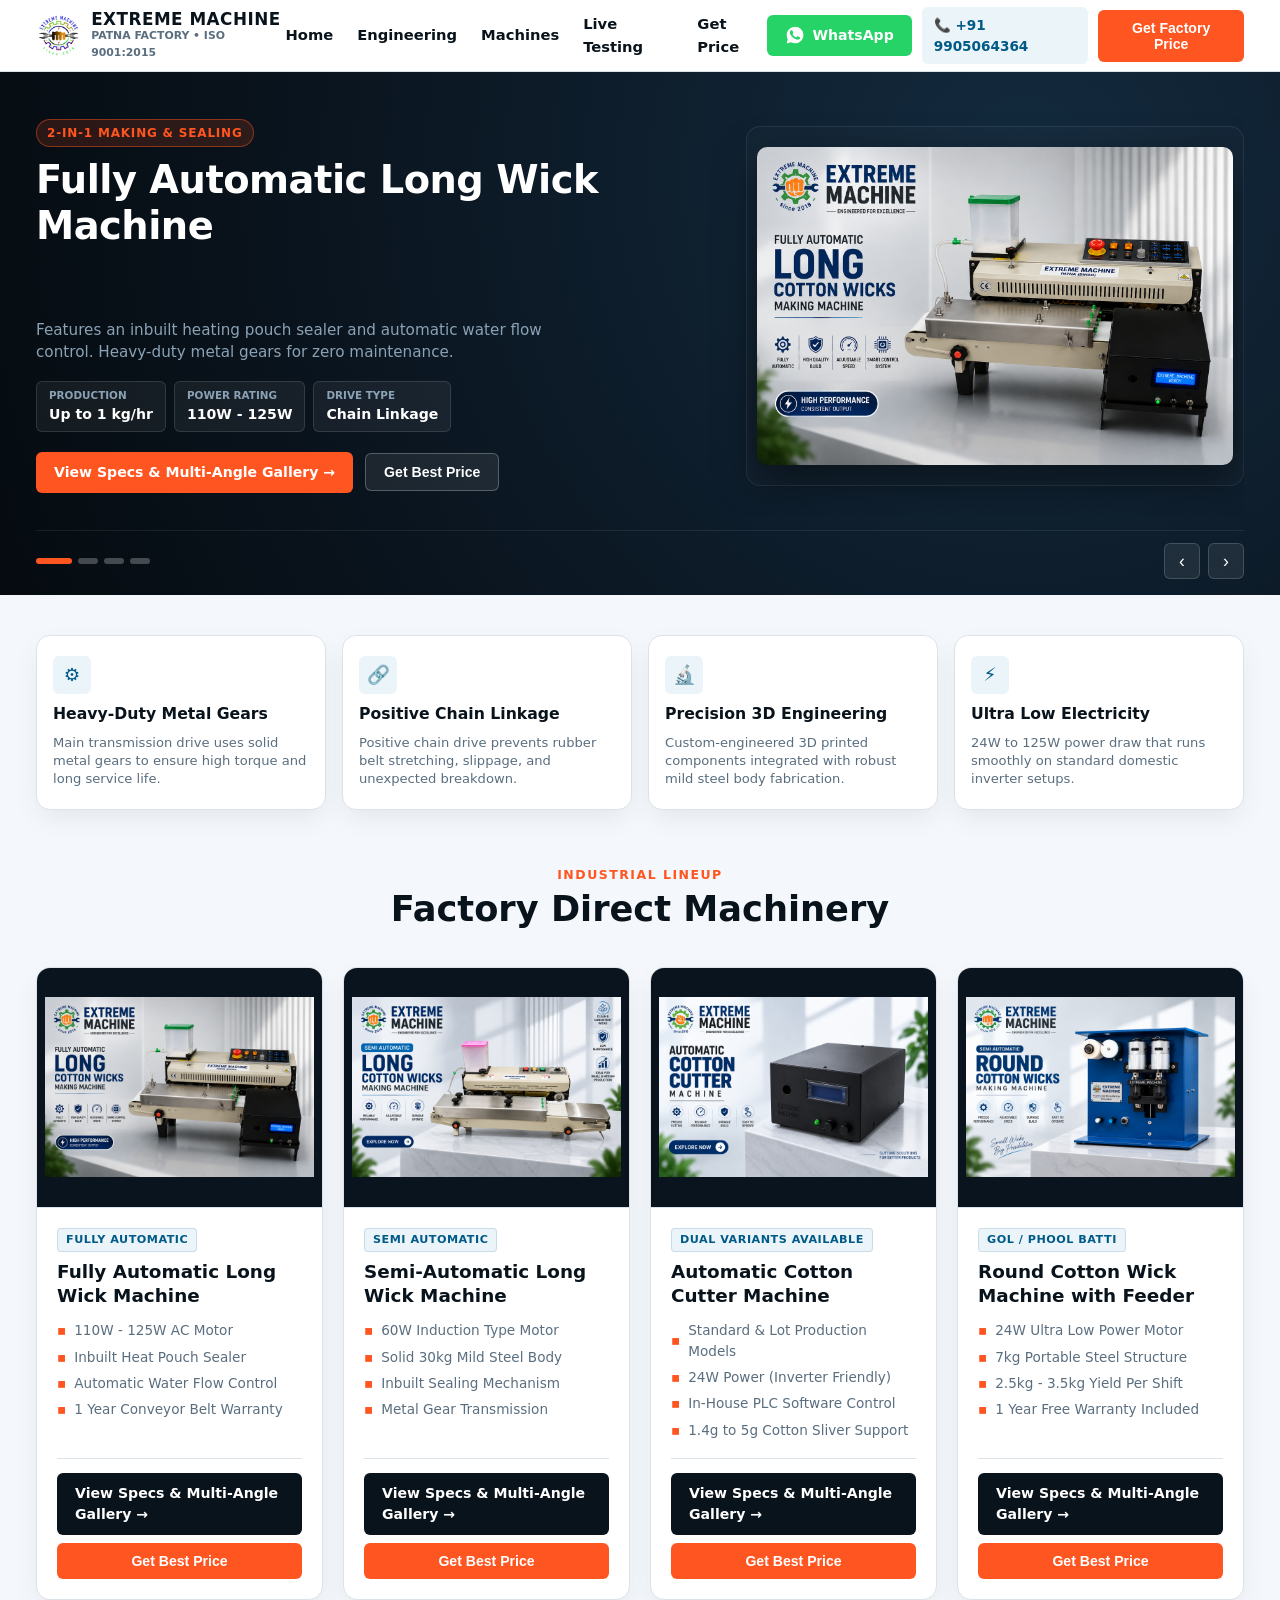
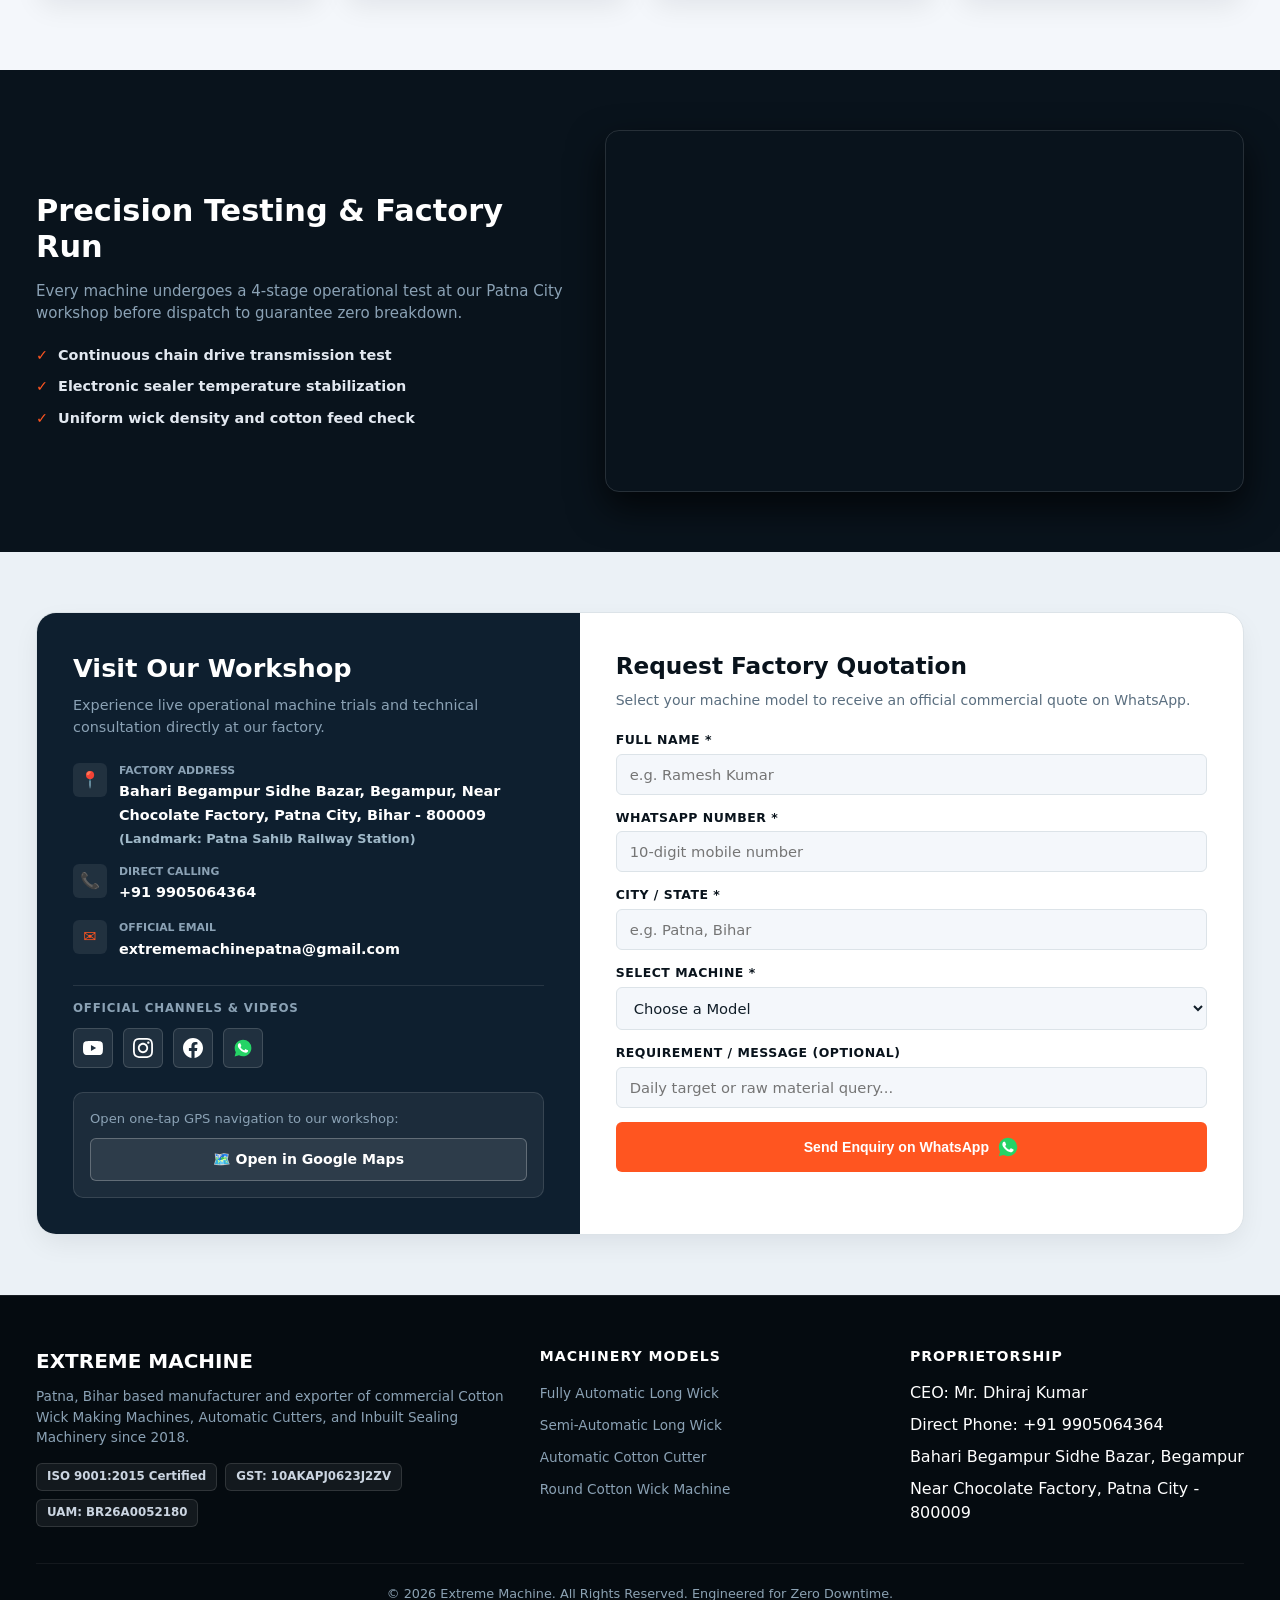
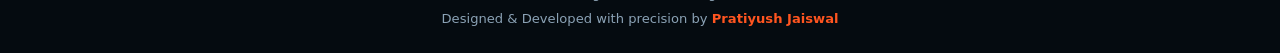
==== index.html @ cc8b418f "first commit" ====
<!DOCTYPE html>
<html lang="en">
<head>
  <meta charset="UTF-8">
  <meta name="viewport" content="width=device-width, initial-scale=1.0, maximum-scale=5.0">
  <title>Extreme Machine | Cotton Wick Making Machine Manufacturer Patna</title>
  <meta name="description" content="Extreme Machine is an ISO 9001:2015 certified manufacturer of Fully Automatic Long Cotton Wick Machines, Cutters, and Round Wick Machines based in Patna, Bihar. Heavy-duty metal drive mechanism.">
  <meta name="keywords" content="cotton wick machine patna, diya batti machine manufacturer, automatic cotton cutter machine, round wick machine with feeder, extreme machine dhiraj kumar">
  <meta name="author" content="Extreme Machine">

  <meta property="og:type" content="website">
  <meta property="og:title" content="Extreme Machine | Commercial Cotton Wick Machinery">
  <meta property="og:description" content="ISO 9001:2015 Certified Manufacturer. Inbuilt pouch sealers, heavy-duty metal gears, and low power ratings. Direct factory supply from Patna City.">
  <meta property="og:image" content="images/fully-automatic.webp">
  <meta property="og:url" content="https://www.extrememachine.in/">

  <link rel="stylesheet" href="style.css">

  <script type="application/ld+json">
  {
    "@context": "https://schema.org",
    "@type": "LocalBusiness",
    "name": "Extreme Machine",
    "image": "https://www.extrememachine.in/images/logo.png",
    "telephone": "+919905064364",
    "email": "extrememachinepatna@gmail.com",
    "address": {
      "@type": "PostalAddress",
      "streetAddress": "Bahari Begampur Sidhe Bazar, Begampur, Near Chocolate Factory, Patna City",
      "addressLocality": "Patna",
      "addressRegion": "Bihar",
      "postalCode": "800009",
      "addressCountry": "IN"
    },
    "founder": {
      "@type": "Person",
      "name": "Mr. Dhiraj Kumar"
    },
    "taxID": "10AKAPJ0623J2ZV",
    "award": "ISO 9001:2015 Certified Company"
  }
  </script>
</head>
<body>

  <!-- Drawer Backdrop (At Level 998, Below Header) -->
  <div class="drawer-backdrop" id="drawerBackdrop"></div>

  <!-- Header -->
  <header class="site-header">
    <div class="container nav-wrapper">
      <a href="index.html" class="brand-logo">
        <img src="images/logo.png" alt="Extreme Machine Logo" class="site-logo-img" onerror="this.style.display='none'">
        <div class="brand-logo-text">
          <strong>EXTREME MACHINE</strong>
          <span>Patna Factory • ISO 9001:2015</span>
        </div>
      </a>

      <!-- Solid Bright White Half-Drawer (Above Backdrop) -->
      <nav class="nav-menu" id="navMenu">
        <div class="mobile-drawer-header">
          <strong>Quick Menu</strong>
          <button class="drawer-close-btn" id="drawerCloseBtn" aria-label="Close Menu">✕</button>
        </div>
        <a href="#hero" class="nav-link">Home</a>
        <a href="#engineering" class="nav-link">Engineering</a>
        <a href="#machines" class="nav-link">Machines</a>
        <a href="#demo" class="nav-link">Live Testing</a>
        <a href="#quoteFormWrapper" class="nav-link">Get Price</a>
      </nav>

      <!-- Desktop Header Actions with Real WhatsApp Logo -->
      <div class="header-actions">
        <a href="https://wa.me/919905064364?text=Hello%20Extreme%20Machine,%20I%20want%20to%20know%20the%20factory%20price%20and%20details%20for%20cotton%20wick%20machines." target="_blank" rel="noopener noreferrer" class="btn btn-whatsapp-header">
          <!-- Real WhatsApp Official Icon (White Bubble with Green Handset) -->
          <svg width="20" height="20" viewBox="0 0 24 24" fill="none">
            <path fill="#FFFFFF" d="M12.032 2C6.496 2 2 6.496 2 12.032c0 1.769.462 3.498 1.339 5.02L2 22.064l5.183-1.359a10.007 10.007 0 004.849 1.257h.004c5.535 0 10.032-4.497 10.032-10.032A10.033 10.033 0 0012.032 2z"/>
            <path fill="#25D366" d="M17.472 14.382c-.301-.15-1.777-.877-2.052-.977-.276-.1-.477-.15-.678.15-.2.3-.778.977-.953 1.177-.176.2-.352.226-.653.076-.301-.15-1.272-.469-2.423-1.496-.896-.799-1.501-1.786-1.677-2.087-.176-.301-.019-.464.132-.614.136-.135.301-.351.452-.527.15-.176.201-.301.301-.502.101-.2.051-.377-.025-.527-.075-.15-.678-1.634-.928-2.236-.244-.585-.492-.505-.678-.515l-.578-.01c-.2 0-.527.075-.803.377-.276.301-1.054 1.03-1.054 2.512 0 1.482 1.079 2.914 1.23 3.115.15.2 2.124 3.243 5.146 4.547.719.31 1.28.495 1.718.635.722.23 1.379.197 1.898.12.578-.086 1.777-.727 2.028-1.43.251-.703.251-1.305.176-1.43-.075-.126-.276-.201-.577-.351z"/>
          </svg>
          WhatsApp
        </a>
        <a href="tel:+919905064364" class="btn btn-call-nav">📞 +91 9905064364</a>
        <button onclick="routeToInquiryForm('')" class="btn btn-primary">Get Factory Price</button>
        <button class="mobile-toggle-btn" id="mobileToggle" aria-label="Open Navigation">
          <span></span>
          <span></span>
          <span></span>
        </button>
      </div>
    </div>
  </header>

  <!-- Hero Auto-Slider Section -->
  <section class="hero-slider-section" id="hero">
    <div class="container">
      <div class="slider-viewport" id="sliderViewport">
        <div class="slider-track" id="sliderTrack">

          <!-- Slide 1 -->
          <div class="slide-item">
            <div class="slide-grid">
              <div class="slide-header-area">
                <span class="slide-tag">2-in-1 Making & Sealing</span>
                <h1 class="slide-heading">Fully Automatic Long Wick Machine</h1>
              </div>

              <div class="slide-img-box">
                <img src="images/fully-automatic.webp" alt="Fully Automatic Long Cotton Wick Making Machine" loading="eager">
              </div>

              <div class="slide-details-area">
                <p class="slide-desc">Features an inbuilt heating pouch sealer and automatic water flow control. Heavy-duty metal gears for zero maintenance.</p>
                <div class="slide-specs-chips">
                  <div class="spec-chip">
                    <span class="spec-chip-label">Production</span>
                    <span class="spec-chip-val">Up to 1 kg/hr</span>
                  </div>
                  <div class="spec-chip">
                    <span class="spec-chip-label">Power Rating</span>
                    <span class="spec-chip-val">110W - 125W</span>
                  </div>
                  <div class="spec-chip">
                    <span class="spec-chip-label">Drive Type</span>
                    <span class="spec-chip-val">Chain Linkage</span>
                  </div>
                </div>
                <div class="slide-cta-row">
                  <a href="fully-automatic-long-wick/index.html" class="btn btn-primary">View Specs & Multi-Angle Gallery →</a>
                  <button onclick="routeToInquiryForm('Fully Automatic Long Cotton Wick Machine')" class="btn btn-outline-light">Get Best Price</button>
                </div>
              </div>
            </div>
          </div>

          <!-- Slide 2 -->
          <div class="slide-item">
            <div class="slide-grid">
              <div class="slide-header-area">
                <span class="slide-tag">Heavy Duty 30kg Steel Frame</span>
                <h2 class="slide-heading">Semi-Automatic Long Wick Machine</h2>
              </div>

              <div class="slide-img-box">
                <img src="images/semi-automatic.webp" alt="Semi-Automatic Long Cotton Wick Making Machine" loading="lazy">
              </div>

              <div class="slide-details-area">
                <p class="slide-desc">60W Induction Motor with solid 30kg mild steel body for vibration-free production. Digital heat controller included.</p>
                <div class="slide-specs-chips">
                  <div class="spec-chip">
                    <span class="spec-chip-label">Motor Type</span>
                    <span class="spec-chip-val">60W Induction</span>
                  </div>
                  <div class="spec-chip">
                    <span class="spec-chip-label">Total Weight</span>
                    <span class="spec-chip-val">30 kg Rigid</span>
                  </div>
                  <div class="spec-chip">
                    <span class="spec-chip-label">Packaging</span>
                    <span class="spec-chip-val">Inbuilt Sealer</span>
                  </div>
                </div>
                <div class="slide-cta-row">
                  <a href="semi-automatic-long-wick/index.html" class="btn btn-primary">View Specs & Multi-Angle Gallery →</a>
                  <button onclick="routeToInquiryForm('Semi-Automatic Long Cotton Wick Machine')" class="btn btn-outline-light">Get Best Price</button>
                </div>
              </div>
            </div>
          </div>

          <!-- Slide 3 -->
          <div class="slide-item">
            <div class="slide-grid">
              <div class="slide-header-area">
                <span class="slide-tag">Standard & Batch Counter Models</span>
                <h2 class="slide-heading">Automatic Cotton Cutter Machine</h2>
              </div>

              <div class="slide-img-box">
                <img src="images/cotton-cutter.webp" alt="Automatic Cotton Cutter Machine" loading="lazy">
              </div>

              <div class="slide-details-area">
                <p class="slide-desc">Custom PLC software system with 3D printed components. High-precision sliver cutting with optional lot production counter.</p>
                <div class="slide-specs-chips">
                  <div class="spec-chip">
                    <span class="spec-chip-label">Energy Draw</span>
                    <span class="spec-chip-val">24W - 25W Low</span>
                  </div>
                  <div class="spec-chip">
                    <span class="spec-chip-label">Capacity</span>
                    <span class="spec-chip-val">Up to 1 kg/hr</span>
                  </div>
                  <div class="spec-chip">
                    <span class="spec-chip-label">Variants</span>
                    <span class="spec-chip-val">Dual Models</span>
                  </div>
                </div>
                <div class="slide-cta-row">
                  <a href="cotton-cutter-machine/index.html" class="btn btn-primary">View Specs & Multi-Angle Gallery →</a>
                  <button onclick="routeToInquiryForm('Automatic Cotton Cutter Machine')" class="btn btn-outline-light">Get Best Price</button>
                </div>
              </div>
            </div>
          </div>

          <!-- Slide 4 -->
          <div class="slide-item">
            <div class="slide-grid">
              <div class="slide-header-area">
                <span class="slide-tag">Gol / Phool Diya Batti</span>
                <h2 class="slide-heading">Round Cotton Wick Machine with Feeder</h2>
              </div>

              <div class="slide-img-box">
                <img src="images/round-wick.webp" alt="Semi Automatic Round Cotton Wick Machine" loading="lazy">
              </div>

              <div class="slide-details-area">
                <p class="slide-desc">7kg portable vertical machine with adjustable speed feeder. Up to 3.5kg output per shift with extended warranty support.</p>
                <div class="slide-specs-chips">
                  <div class="spec-chip">
                    <span class="spec-chip-label">Power Draw</span>
                    <span class="spec-chip-val">Only 24 Watt</span>
                  </div>
                  <div class="spec-chip">
                    <span class="spec-chip-label">Shift Yield</span>
                    <span class="spec-chip-val">2.5 - 3.5 kg</span>
                  </div>
                  <div class="spec-chip">
                    <span class="spec-chip-label">Weight</span>
                    <span class="spec-chip-val">7 kg Portable</span>
                  </div>
                </div>
                <div class="slide-cta-row">
                  <a href="round-cotton-wick/index.html" class="btn btn-primary">View Specs & Multi-Angle Gallery →</a>
                  <button onclick="routeToInquiryForm('Semi-Automatic Round Cotton Wick Machine')" class="btn btn-outline-light">Get Best Price</button>
                </div>
              </div>
            </div>
          </div>

        </div>
      </div>

      <!-- Slider Controls -->
      <div class="slider-bottom-bar">
        <div class="slider-dots-group">
          <div class="slider-dot active" data-index="0"></div>
          <div class="slider-dot" data-index="1"></div>
          <div class="slider-dot" data-index="2"></div>
          <div class="slider-dot" data-index="3"></div>
        </div>
        <div class="slider-arrows">
          <button class="slider-arrow-btn" id="prevSlideBtn" aria-label="Previous Slide">‹</button>
          <button class="slider-arrow-btn" id="nextSlideBtn" aria-label="Next Slide">›</button>
        </div>
      </div>
    </div>
  </section>

  <!-- Engineering Advantages -->
  <section class="section-engineering" id="engineering">
    <div class="container">
      <div class="engineering-card-deck">
        <div class="eng-card">
          <div class="eng-icon-wrap">⚙️</div>
          <h3>Heavy-Duty Metal Gears</h3>
          <p>Main transmission drive uses solid metal gears to ensure high torque and long service life.</p>
        </div>
        <div class="eng-card">
          <div class="eng-icon-wrap">🔗</div>
          <h3>Positive Chain Linkage</h3>
          <p>Positive chain drive prevents rubber belt stretching, slippage, and unexpected breakdown.</p>
        </div>
        <div class="eng-card">
          <div class="eng-icon-wrap">🔬</div>
          <h3>Precision 3D Engineering</h3>
          <p>Custom-engineered 3D printed components integrated with robust mild steel body fabrication.</p>
        </div>
        <div class="eng-card">
          <div class="eng-icon-wrap">⚡</div>
          <h3>Ultra Low Electricity</h3>
          <p>24W to 125W power draw that runs smoothly on standard domestic inverter setups.</p>
        </div>
      </div>
    </div>
  </section>

  <!-- Product Catalog Matrix -->
  <section class="section-products-matrix" id="machines">
    <div class="container">
      <div class="section-title-wrap">
        <span class="section-kicker">Industrial Lineup</span>
        <h2 class="section-main-heading">Factory Direct Machinery</h2>
      </div>

      <div class="matrix-grid">
        
        <!-- Card 1 -->
        <div class="matrix-card">
          <div class="matrix-card-media">
            <img src="images/fully-automatic.webp" alt="Fully Automatic Long Wick Machine" loading="lazy">
          </div>
          <div class="matrix-card-body">
            <span class="matrix-badge-inline">Fully Automatic</span>
            <h3 class="matrix-card-title">Fully Automatic Long Wick Machine</h3>
            <ul class="matrix-specs-list">
              <li><span class="bullet">▪</span> 110W - 125W AC Motor</li>
              <li><span class="bullet">▪</span> Inbuilt Heat Pouch Sealer</li>
              <li><span class="bullet">▪</span> Automatic Water Flow Control</li>
              <li><span class="bullet">▪</span> 1 Year Conveyor Belt Warranty</li>
            </ul>
            <div class="matrix-card-actions">
              <a href="fully-automatic-long-wick/index.html" class="btn btn-card">View Specs & Multi-Angle Gallery →</a>
              <button onclick="routeToInquiryForm('Fully Automatic Long Cotton Wick Machine')" class="btn btn-primary">Get Best Price</button>
            </div>
          </div>
        </div>

        <!-- Card 2 -->
        <div class="matrix-card">
          <div class="matrix-card-media">
            <img src="images/semi-automatic.webp" alt="Semi Automatic Long Wick Machine" loading="lazy">
          </div>
          <div class="matrix-card-body">
            <span class="matrix-badge-inline">Semi Automatic</span>
            <h3 class="matrix-card-title">Semi-Automatic Long Wick Machine</h3>
            <ul class="matrix-specs-list">
              <li><span class="bullet">▪</span> 60W Induction Type Motor</li>
              <li><span class="bullet">▪</span> Solid 30kg Mild Steel Body</li>
              <li><span class="bullet">▪</span> Inbuilt Sealing Mechanism</li>
              <li><span class="bullet">▪</span> Metal Gear Transmission</li>
            </ul>
            <div class="matrix-card-actions">
              <a href="semi-automatic-long-wick/index.html" class="btn btn-card">View Specs & Multi-Angle Gallery →</a>
              <button onclick="routeToInquiryForm('Semi-Automatic Long Cotton Wick Machine')" class="btn btn-primary">Get Best Price</button>
            </div>
          </div>
        </div>

        <!-- Card 3 -->
        <div class="matrix-card">
          <div class="matrix-card-media">
            <img src="images/cotton-cutter.webp" alt="Automatic Cotton Cutter Machine" loading="lazy">
          </div>
          <div class="matrix-card-body">
            <span class="matrix-badge-inline">Dual Variants Available</span>
            <h3 class="matrix-card-title">Automatic Cotton Cutter Machine</h3>
            <ul class="matrix-specs-list">
              <li><span class="bullet">▪</span> Standard & Lot Production Models</li>
              <li><span class="bullet">▪</span> 24W Power (Inverter Friendly)</li>
              <li><span class="bullet">▪</span> In-House PLC Software Control</li>
              <li><span class="bullet">▪</span> 1.4g to 5g Cotton Sliver Support</li>
            </ul>
            <div class="matrix-card-actions">
              <a href="cotton-cutter-machine/index.html" class="btn btn-card">View Specs & Multi-Angle Gallery →</a>
              <button onclick="routeToInquiryForm('Automatic Cotton Cutter Machine')" class="btn btn-primary">Get Best Price</button>
            </div>
          </div>
        </div>

        <!-- Card 4 -->
        <div class="matrix-card">
          <div class="matrix-card-media">
            <img src="images/round-wick.webp" alt="Round Cotton Wick Machine with Feeder" loading="lazy">
          </div>
          <div class="matrix-card-body">
            <span class="matrix-badge-inline">Gol / Phool Batti</span>
            <h3 class="matrix-card-title">Round Cotton Wick Machine with Feeder</h3>
            <ul class="matrix-specs-list">
              <li><span class="bullet">▪</span> 24W Ultra Low Power Motor</li>
              <li><span class="bullet">▪</span> 7kg Portable Steel Structure</li>
              <li><span class="bullet">▪</span> 2.5kg - 3.5kg Yield Per Shift</li>
              <li><span class="bullet">▪</span> 1 Year Free Warranty Included</li>
            </ul>
            <div class="matrix-card-actions">
              <a href="round-cotton-wick/index.html" class="btn btn-card">View Specs & Multi-Angle Gallery →</a>
              <button onclick="routeToInquiryForm('Semi-Automatic Round Cotton Wick Machine')" class="btn btn-primary">Get Best Price</button>
            </div>
          </div>
        </div>

      </div>
    </div>
  </section>

  <!-- Factory Testing Video Demo -->
  <section class="section-live-demo" id="demo">
    <div class="container">
      <div class="live-demo-grid">
        <div class="demo-text-content">
          <h2>Precision Testing & Factory Run</h2>
          <p>Every machine undergoes a 4-stage operational test at our Patna City workshop before dispatch to guarantee zero breakdown.</p>
          <div class="demo-trust-points">
            <div class="trust-item"><span class="icon">✓</span> Continuous chain drive transmission test</div>
            <div class="trust-item"><span class="icon">✓</span> Electronic sealer temperature stabilization</div>
            <div class="trust-item"><span class="icon">✓</span> Uniform wick density and cotton feed check</div>
          </div>
        </div>
        <div class="video-frame-wrap">
          <iframe 
            src="https://www.youtube.com/embed/videoseries?list=PL" 
            title="Extreme Machine Factory Live Demonstration" 
            loading="lazy"
            allow="accelerometer; autoplay; clipboard-write; encrypted-media; gyroscope; picture-in-picture" 
            allowfullscreen>
          </iframe>
        </div>
      </div>
    </div>
  </section>

  <!-- Direct Workshop Details & Instant Inquiry Section -->
  <section class="section-inquiry-engine" id="inquiry">
    <div class="container">
      <div class="inquiry-split-layout">
        
        <!-- Left: Workshop Details & Social Links -->
        <div class="inquiry-left-info">
          <div>
            <div class="info-header">
              <h3>Visit Our Workshop</h3>
              <p>Experience live operational machine trials and technical consultation directly at our factory.</p>
            </div>
            
            <div class="info-contacts-stack">
              <div class="contact-row">
                <div class="icon-bubble">📍</div>
                <div class="contact-row-text">
                  <small>Factory Address</small>
                  <span>Bahari Begampur Sidhe Bazar, Begampur, Near Chocolate Factory, Patna City, Bihar - 800009</span>
                  <span style="display:block; font-size:0.8rem; color:#A0B9C9; margin-top:2px;">(Landmark: Patna Sahib Railway Station)</span>
                </div>
              </div>
              <div class="contact-row">
                <div class="icon-bubble">📞</div>
                <div class="contact-row-text">
                  <small>Direct Calling</small>
                  <a href="tel:+919905064364">+91 9905064364</a>
                </div>
              </div>
              <div class="contact-row">
                <div class="icon-bubble">✉️</div>
                <div class="contact-row-text">
                  <small>Official Email</small>
                  <span>extrememachinepatna@gmail.com</span>
                </div>
              </div>
            </div>

            <!-- Official Social Channels (With Real WhatsApp Logo) -->
            <div class="workshop-social-block">
              <span class="social-title">Official Channels &amp; Videos</span>
              <div class="social-icon-deck">
                <!-- YouTube -->
                <a href="https://www.youtube.com/@extrememachine" target="_blank" rel="noopener noreferrer" class="social-link-btn yt" aria-label="YouTube Channel">
                  <svg viewBox="0 0 24 24" fill="#FFFFFF"><path d="M23.498 6.186a3.016 3.016 0 0 0-2.122-2.136C19.505 3.545 12 3.545 12 3.545s-7.505 0-9.377.505A3.017 3.017 0 0 0 .502 6.186C0 8.07 0 12 0 12s0 3.93.502 5.814a3.016 3.016 0 0 0 2.122 2.136c1.871.505 9.376.505 9.376.505s7.505 0 9.377-.505a3.015 3.015 0 0 0 2.122-2.136C24 15.93 24 12 24 12s0-3.93-.502-5.814zM9.545 15.568V8.432L15.818 12l-6.273 3.568z"/></svg>
                </a>
                <!-- Instagram -->
                <a href="https://www.instagram.com/extrememachinepatna?srtk=MXAzdXJvOXBsdWhhaA==" target="_blank" rel="noopener noreferrer" class="social-link-btn ig" aria-label="Instagram Profile">
                  <svg viewBox="0 0 24 24" fill="#FFFFFF"><path d="M12 2.163c3.204 0 3.584.012 4.85.07 3.252.148 4.771 1.691 4.919 4.919.058 1.265.069 1.645.069 4.849 0 3.205-.012 3.584-.069 4.849-.149 3.225-1.664 4.771-4.919 4.919-1.266.058-1.644.07-4.85.07-3.204 0-3.584-.012-4.849-.07-3.26-.149-4.771-1.699-4.919-4.92-.058-1.265-.07-1.644-.07-4.849 0-3.204.013-3.583.07-4.849.149-3.227 1.664-4.771 4.919-4.919 1.266-.057 1.645-.069 4.849-.069zm0-2.163c-3.259 0-3.667.014-4.947.072-4.358.2-6.78 2.618-6.98 6.98-.059 1.281-.073 1.689-.073 4.948 0 3.259.014 3.668.072 4.948.2 4.358 2.618 6.78 6.98 6.98 1.281.058 1.689.072 4.948.072 3.259 0 3.668-.014 4.948-.072 4.354-.2 6.782-2.618 6.979-6.98.059-1.28.073-1.689.073-4.948 0-3.259-.014-3.667-.072-4.947-.196-4.354-2.617-6.78-6.979-6.98-1.281-.059-1.69-.073-4.949-.073zm0 5.838c-3.403 0-6.162 2.759-6.162 6.162s2.759 6.163 6.162 6.163 6.162-2.759 6.162-6.163c0-3.403-2.759-6.162-6.162-6.162zm0 10.162c-2.209 0-4-1.79-4-4 0-2.209 1.791-4 4-4s4 1.791 4 4c0 2.21-1.791 4-4 4zm6.406-11.845c-.796 0-1.441.645-1.441 1.44s.645 1.44 1.441 1.44c.795 0 1.439-.645 1.439-1.44s-.644-1.44-1.439-1.44z"/></svg>
                </a>
                <!-- Facebook -->
                <a href="https://www.facebook.com/share/19SrFgatYt/" target="_blank" rel="noopener noreferrer" class="social-link-btn fb" aria-label="Facebook Page">
                  <svg viewBox="0 0 24 24" fill="#FFFFFF"><path d="M24 12.073c0-6.627-5.373-12-12-12s-12 5.373-12 12c0 5.99 4.388 10.954 10.125 11.854v-8.385H7.078v-3.47h3.047V9.43c0-3.007 1.792-4.669 4.533-4.669 1.312 0 2.686.235 2.686.235v2.953H15.83c-1.491 0-1.956.925-1.956 1.874v2.25h3.328l-.532 3.47h-2.796v8.385C19.612 23.027 24 18.062 24 12.073z"/></svg>
                </a>
                <!-- Real WhatsApp Icon -->
                <a href="https://wa.me/919905064364" target="_blank" rel="noopener noreferrer" class="social-link-btn wa" aria-label="WhatsApp Support">
                  <svg viewBox="0 0 24 24" width="22" height="22" fill="none">
                    <path fill="#25D366" d="M12.032 2C6.496 2 2 6.496 2 12.032c0 1.769.462 3.498 1.339 5.02L2 22.064l5.183-1.359a10.007 10.007 0 004.849 1.257h.004c5.535 0 10.032-4.497 10.032-10.032A10.033 10.033 0 0012.032 2z"/>
                    <path fill="#FFFFFF" d="M17.472 14.382c-.301-.15-1.777-.877-2.052-.977-.276-.1-.477-.15-.678.15-.2.3-.778.977-.953 1.177-.176.2-.352.226-.653.076-.301-.15-1.272-.469-2.423-1.496-.896-.799-1.501-1.786-1.677-2.087-.176-.301-.019-.464.132-.614.136-.135.301-.351.452-.527.15-.176.201-.301.301-.502.101-.2.051-.377-.025-.527-.075-.15-.678-1.634-.928-2.236-.244-.585-.492-.505-.678-.515l-.578-.01c-.2 0-.527.075-.803.377-.276.301-1.054 1.03-1.054 2.512 0 1.482 1.079 2.914 1.23 3.115.15.2 2.124 3.243 5.146 4.547.719.31 1.28.495 1.718.635.722.23 1.379.197 1.898.12.578-.086 1.777-.727 2.028-1.43.251-.703.251-1.305.176-1.43-.075-.126-.276-.201-.577-.351z"/>
                  </svg>
                </a>
              </div>
            </div>
          </div>

          <div class="map-direct-card">
            <p>Open one-tap GPS navigation to our workshop:</p>
            <a 
              href="https://www.google.com/maps/search/?api=1&query=Extreme+Machine+Bahari+Begampur+Sidhe+Bazar+Patna+City+800009" 
              target="_blank" 
              rel="noopener noreferrer" 
              class="btn btn-outline-light" 
              style="width: 100%;">
              🗺️ Open in Google Maps
            </a>
          </div>
        </div>

        <!-- Right: Quote Form Wrapper with Target ID (Heading Always Visible) -->
        <div class="inquiry-right-form" id="quoteFormWrapper">
          <h3>Request Factory Quotation</h3>
          <p>Select your machine model to receive an official commercial quote on WhatsApp.</p>

          <form id="inquiryForm">
            <div class="field-group">
              <label for="custName">Full Name *</label>
              <input type="text" id="custName" class="field-input" placeholder="e.g. Ramesh Kumar" required>
            </div>

            <div class="field-group">
              <label for="custPhone">WhatsApp Number *</label>
              <input type="tel" id="custPhone" class="field-input" placeholder="10-digit mobile number" pattern="[0-9]{10}" required>
            </div>

            <div class="field-group">
              <label for="custCity">City / State *</label>
              <input type="text" id="custCity" class="field-input" placeholder="e.g. Patna, Bihar" required>
            </div>

            <div class="field-group">
              <label for="machineSelect">Select Machine *</label>
              <select id="machineSelect" class="field-input" required>
                <option value="" disabled selected>Choose a Model</option>
                <option value="Fully Automatic Long Cotton Wick Machine">Fully Automatic Long Cotton Wick Machine</option>
                <option value="Semi-Automatic Long Cotton Wick Machine">Semi-Automatic Long Cotton Wick Machine</option>
                <option value="Automatic Cotton Cutter Machine">Automatic Cotton Cutter Machine</option>
                <option value="Semi-Automatic Round Cotton Wick Machine">Semi-Automatic Round Cotton Wick Machine</option>
              </select>
            </div>

            <div class="field-group">
              <label for="custNotes">Requirement / Message (Optional)</label>
              <input type="text" id="custNotes" class="field-input" placeholder="Daily target or raw material query...">
            </div>

            <!-- Submit Button with Real WhatsApp Two-Tone Logo -->
            <button type="submit" class="btn btn-primary" style="width: 100%; padding: 14px;">
              <span>Send Enquiry on WhatsApp</span>
              <svg width="22" height="22" viewBox="0 0 24 24" fill="none">
                <path fill="#25D366" d="M12.032 2C6.496 2 2 6.496 2 12.032c0 1.769.462 3.498 1.339 5.02L2 22.064l5.183-1.359a10.007 10.007 0 004.849 1.257h.004c5.535 0 10.032-4.497 10.032-10.032A10.033 10.033 0 0012.032 2z"/>
                <path fill="#FFFFFF" d="M17.472 14.382c-.301-.15-1.777-.877-2.052-.977-.276-.1-.477-.15-.678.15-.2.3-.778.977-.953 1.177-.176.2-.352.226-.653.076-.301-.15-1.272-.469-2.423-1.496-.896-.799-1.501-1.786-1.677-2.087-.176-.301-.019-.464.132-.614.136-.135.301-.351.452-.527.15-.176.201-.301.301-.502.101-.2.051-.377-.025-.527-.075-.15-.678-1.634-.928-2.236-.244-.585-.492-.505-.678-.515l-.578-.01c-.2 0-.527.075-.803.377-.276.301-1.054 1.03-1.054 2.512 0 1.482 1.079 2.914 1.23 3.115.15.2 2.124 3.243 5.146 4.547.719.31 1.28.495 1.718.635.722.23 1.379.197 1.898.12.578-.086 1.777-.727 2.028-1.43.251-.703.251-1.305.176-1.43-.075-.126-.276-.201-.577-.351z"/>
              </svg>
            </button>
          </form>
        </div>

      </div>
    </div>
  </section>

  <!-- Footer -->
  <footer class="site-footer">
    <div class="container">
      <div class="footer-grid-layout">
        
        <div class="footer-brand">
          <h4>EXTREME MACHINE</h4>
          <p>Patna, Bihar based manufacturer and exporter of commercial Cotton Wick Making Machines, Automatic Cutters, and Inbuilt Sealing Machinery since 2018.</p>
          <div class="trust-badges-row">
            <span class="trust-badge-item">ISO 9001:2015 Certified</span>
            <span class="trust-badge-item">GST: 10AKAPJ0623J2ZV</span>
            <span class="trust-badge-item">UAM: BR26A0052180</span>
          </div>
        </div>

        <div>
          <h5 class="footer-col-title">Machinery Models</h5>
          <ul class="footer-nav-list">
            <li><a href="fully-automatic-long-wick/index.html">Fully Automatic Long Wick</a></li>
            <li><a href="semi-automatic-long-wick/index.html">Semi-Automatic Long Wick</a></li>
            <li><a href="cotton-cutter-machine/index.html">Automatic Cotton Cutter</a></li>
            <li><a href="round-cotton-wick/index.html">Round Cotton Wick Machine</a></li>
          </ul>
        </div>

        <div>
          <h5 class="footer-col-title">Proprietorship</h5>
          <ul class="footer-nav-list">
            <li>CEO: Mr. Dhiraj Kumar</li>
            <li>Direct Phone: +91 9905064364</li>
            <li>Bahari Begampur Sidhe Bazar, Begampur</li>
            <li>Near Chocolate Factory, Patna City - 800009</li>
          </ul>
        </div>

      </div>

      <div class="footer-base-bar">
        <p>&copy; 2026 Extreme Machine. All Rights Reserved. Engineered for Zero Downtime.</p>
        <p class="developer-attribution">
          Designed &amp; Developed with precision by 
          <a href="https://wa.me/918986457138?text=Hi%20Pratiyush,%20I%20saw%20your%20developer%20credit%20on%20the%20Extreme%20Machine%20website.%20I%20am%20interested%20in%20creating%20a%20business%20website.%20Please%20share%20your%20details%20and%20pricing." target="_blank" rel="noopener noreferrer">
            Pratiyush Jaiswal
          </a>
        </p>
      </div>
    </div>
  </footer>

  <!-- Thumb-Reach Mobile Action Dock (With Real WhatsApp Vector) -->
  <aside class="mobile-action-dock" aria-label="Quick Actions">
    <div class="dock-actions-row">
      <a href="tel:+919905064364" class="btn btn-card">
        <svg width="16" height="16" viewBox="0 0 24 24" fill="#FFFFFF"><path d="M20 15.5c-1.2 0-2.4-.2-3.6-.6-.3-.1-.7 0-1 .2l-2.2 2.2c-2.8-1.4-5.1-3.8-6.6-6.6l2.2-2.2c.3-.3.4-.7.2-1-.4-1.1-.6-2.3-.6-3.5 0-.6-.4-1-1-1H4c-.6 0-1 .4-1 1 0 9.4 7.6 17 17 17 .6 0 1-.4 1-1v-3.5c0-.6-.4-1-1-1zM19 12h2c0-4.97-4.03-9-9-9v2c3.87 0 7 3.13 7 7zm-4 0h2c0-2.76-2.24-5-5-5v2c1.66 0 3 1.34 3 3z"/></svg>
        Call Factory
      </a>
      <a href="https://wa.me/919905064364?text=Hello%20Extreme%20Machine,%20I%20want%20to%20know%20the%20factory%20price%20and%20details%20for%20cotton%20wick%20machines." target="_blank" rel="noopener noreferrer" class="btn btn-whatsapp-dock">
        <!-- Real WhatsApp Vector (White Bubble with Green Phone inside Green Button) -->
        <svg width="18" height="18" viewBox="0 0 24 24" fill="none">
          <path fill="#FFFFFF" d="M12.032 2C6.496 2 2 6.496 2 12.032c0 1.769.462 3.498 1.339 5.02L2 22.064l5.183-1.359a10.007 10.007 0 004.849 1.257h.004c5.535 0 10.032-4.497 10.032-10.032A10.033 10.033 0 0012.032 2z"/>
          <path fill="#25D366" d="M17.472 14.382c-.301-.15-1.777-.877-2.052-.977-.276-.1-.477-.15-.678.15-.2.3-.778.977-.953 1.177-.176.2-.352.226-.653.076-.301-.15-1.272-.469-2.423-1.496-.896-.799-1.501-1.786-1.677-2.087-.176-.301-.019-.464.132-.614.136-.135.301-.351.452-.527.15-.176.201-.301.301-.502.101-.2.051-.377-.025-.527-.075-.15-.678-1.634-.928-2.236-.244-.585-.492-.505-.678-.515l-.578-.01c-.2 0-.527.075-.803.377-.276.301-1.054 1.03-1.054 2.512 0 1.482 1.079 2.914 1.23 3.115.15.2 2.124 3.243 5.146 4.547.719.31 1.28.495 1.718.635.722.23 1.379.197 1.898.12.578-.086 1.777-.727 2.028-1.43.251-.703.251-1.305.176-1.43-.075-.126-.276-.201-.577-.351z"/>
        </svg>
        WhatsApp
      </a>
    </div>
  </aside>

  <script src="script.js"></script>
</body>
</html>
---- style.css ----
/* ==========================================================================
   EXTREME MACHINE - PRODUCTION INDUSTRIAL DESIGN SYSTEM
   ========================================================================== */

:root {
  /* 60% Base Surface */
  --bg-body: #F4F7FB;
  --bg-card: #FFFFFF;
  --bg-dark-hero: #09131C;
  --bg-dark-surface: #0E1F2F;
  --bg-dark-card: #14283C;

  /* 30% Structural Steel */
  --primary-navy: #09131C;
  --primary-blue: #005A87;
  --primary-blue-light: #EBF4F9;
  --text-main: #111E28;
  --text-muted: #5A6E7F;
  --text-light: #F4F7FB;
  --text-subtle-dark: #8BA2B5;
  --border-light: #DCE3E8;
  --border-dark: rgba(255, 255, 255, 0.12);

  /* 10% Accents */
  --accent-orange: #FF5520;
  --accent-orange-hover: #E04413;
  --accent-orange-glow: rgba(255, 85, 32, 0.25);
  --accent-green: #25D366;
  --accent-green-hover: #1EBE5D;

  /* Brand Colors for Socials */
  --color-youtube: #FF0000;
  --color-facebook: #1877F2;
  --color-instagram: #E4405F;

  --header-height: 72px;
  --radius-xs: 6px;
  --radius-sm: 10px;
  --radius-md: 14px;
  --radius-lg: 20px;
  --radius-full: 9999px;

  --shadow-card: 0 10px 28px -4px rgba(9, 19, 28, 0.08);
  --shadow-elevated: 0 16px 36px -6px rgba(9, 19, 28, 0.16);

  --font-stack: system-ui, -apple-system, "Segoe UI", Roboto, Helvetica, Arial, sans-serif;
  --transition-smooth: cubic-bezier(0.16, 1, 0.3, 1);
}

*, *::before, *::after {
  box-sizing: border-box;
  margin: 0;
  padding: 0;
  -webkit-tap-highlight-color: transparent;
}

html {
  scroll-behavior: smooth;
  font-size: 16px;
  overflow-x: hidden;
}

body {
  font-family: var(--font-stack);
  background-color: var(--bg-body);
  color: var(--text-main);
  line-height: 1.5;
  overflow-x: hidden;
  padding-top: var(--header-height);
}

/* Precise Scroll Margins (Prevents Header Overlap) */
section, 
#quoteFormWrapper, 
#inquiry {
  scroll-margin-top: calc(var(--header-height) + 18px);
}

img {
  max-width: 100%;
  height: auto;
  display: block;
}

a {
  text-decoration: none;
  color: inherit;
}

.container {
  width: 100%;
  max-width: 1240px;
  margin: 0 auto;
  padding: 0 16px;
}

/* ==========================================================================
   HEADER & NAVIGATION
   ========================================================================== */

.site-header {
  position: fixed;
  top: 0;
  left: 0;
  right: 0;
  height: var(--header-height);
  background: #FFFFFF;
  border-bottom: 1px solid var(--border-light);
  z-index: 1000; /* Stacking Context: Above Backdrop */
  display: flex;
  align-items: center;
}

.nav-wrapper {
  display: flex;
  justify-content: space-between;
  align-items: center;
}

.brand-logo {
  display: flex;
  align-items: center;
  gap: 10px;
}

.site-logo-img {
  height: 44px;
  width: auto;
  object-fit: contain;
}

.brand-logo-text {
  display: flex;
  flex-direction: column;
}

.brand-logo-text strong {
  font-size: 1.05rem;
  font-weight: 900;
  color: var(--primary-navy);
  letter-spacing: 0.5px;
  line-height: 1.1;
}

.brand-logo-text span {
  font-size: 0.68rem;
  font-weight: 700;
  color: var(--text-muted);
  text-transform: uppercase;
}

.nav-menu {
  display: flex;
  align-items: center;
  gap: 24px;
}

.nav-link {
  font-size: 0.92rem;
  font-weight: 600;
  color: var(--primary-navy);
  transition: color 0.2s ease;
}

.nav-link:hover {
  color: var(--accent-orange);
}

.header-actions {
  display: flex;
  align-items: center;
  gap: 10px;
}

.btn {
  display: inline-flex;
  align-items: center;
  justify-content: center;
  gap: 8px;
  padding: 10px 18px;
  font-size: 0.88rem;
  font-weight: 700;
  border-radius: var(--radius-xs);
  border: none;
  cursor: pointer;
  transition: transform 0.2s var(--transition-smooth), background-color 0.2s ease, box-shadow 0.2s ease;
}

.btn:active {
  transform: scale(0.97);
}

.btn svg {
  display: inline-block;
  vertical-align: middle;
  flex-shrink: 0;
}

.btn-primary {
  background: var(--accent-orange);
  color: #FFFFFF;
}

.btn-primary:hover {
  background: var(--accent-orange-hover);
  box-shadow: 0 6px 18px var(--accent-orange-glow);
}

.btn-whatsapp-header {
  background: var(--accent-green);
  color: #FFFFFF;
}

.btn-whatsapp-header:hover {
  background: var(--accent-green-hover);
}

.btn-call-nav {
  background: var(--primary-blue-light);
  color: var(--primary-blue);
  font-size: 0.85rem;
  padding: 8px 12px;
}

.btn-outline-light {
  background: rgba(255, 255, 255, 0.08);
  border: 1px solid rgba(255, 255, 255, 0.25);
  color: #FFFFFF;
}

.btn-outline-light:hover {
  background: rgba(255, 255, 255, 0.16);
}

.btn-card {
  background: var(--primary-navy);
  color: #FFFFFF;
  width: 100%;
}

.btn-card:hover {
  background: var(--primary-blue);
}

.mobile-toggle-btn {
  display: none;
  width: 40px;
  height: 40px;
  background: var(--bg-body);
  border: 1px solid var(--border-light);
  border-radius: var(--radius-xs);
  align-items: center;
  justify-content: center;
  cursor: pointer;
  flex-direction: column;
  gap: 4px;
}

.mobile-toggle-btn span {
  width: 20px;
  height: 2px;
  background: var(--primary-navy);
  border-radius: 2px;
}

/* ==========================================================================
   MOBILE BACKDROP & DRAWER (NO DULL OVERLAY GLITCH)
   ========================================================================== */

/* Backdrop dims the page content at level 998, leaving header (1000) bright */
.drawer-backdrop {
  position: fixed;
  top: 0;
  left: 0;
  width: 100%;
  height: 100%;
  background: rgba(10, 20, 30, 0.65);
  z-index: 998; /* Strictly below .site-header & .nav-menu */
  opacity: 0;
  visibility: hidden;
  transition: opacity 0.3s ease, visibility 0.3s ease;
}

.drawer-backdrop.active {
  opacity: 1;
  visibility: visible;
}

.mobile-drawer-header {
  display: none;
  width: 100%;
  justify-content: space-between;
  align-items: center;
  padding-bottom: 14px;
  margin-bottom: 12px;
  border-bottom: 1.5px solid var(--border-light);
}

.mobile-drawer-header strong {
  font-size: 1.15rem;
  color: var(--primary-navy);
}

.drawer-close-btn {
  background: var(--bg-body);
  border: 1px solid var(--border-light);
  border-radius: var(--radius-xs);
  font-size: 1.25rem;
  color: var(--primary-navy);
  cursor: pointer;
  width: 36px;
  height: 36px;
  display: flex;
  align-items: center;
  justify-content: center;
  line-height: 1;
}

/* ==========================================================================
   HERO AUTO-SLIDER
   ========================================================================== */

.hero-slider-section {
  background: radial-gradient(circle at 80% 20%, #132A3E 0%, #0A141E 65%, #050B10 100%);
  color: #FFFFFF;
  padding: 24px 0 16px;
  position: relative;
  overflow: hidden;
}

.slider-viewport {
  width: 100%;
  overflow: hidden;
  position: relative;
}

.slider-track {
  display: flex;
  width: 100%;
  transition: transform 0.55s var(--transition-smooth);
  will-change: transform;
}

.slide-item {
  flex: 0 0 100%;
  max-width: 100%;
  width: 100%;
  box-sizing: border-box;
}

.slide-grid {
  display: grid;
  grid-template-columns: 1.15fr 0.85fr;
  grid-template-areas: 
    "header media"
    "details media";
  align-items: center;
  gap: 16px 36px;
  min-height: 420px;
}

.slide-header-area {
  grid-area: header;
}

.slide-img-box {
  grid-area: media;
  position: relative;
  display: flex;
  justify-content: center;
  align-items: center;
  height: 360px;
  background: rgba(255, 255, 255, 0.02);
  border-radius: var(--radius-md);
  border: 1px solid rgba(255, 255, 255, 0.08);
  padding: 10px;
}

.slide-img-box img {
  max-height: 100%;
  max-width: 100%;
  object-fit: contain;
  border-radius: var(--radius-sm);
  filter: drop-shadow(0 14px 20px rgba(0, 0, 0, 0.5));
}

.slide-details-area {
  grid-area: details;
}

.slide-tag {
  display: inline-flex;
  align-items: center;
  background: rgba(255, 85, 32, 0.15);
  border: 1px solid rgba(255, 85, 32, 0.45);
  color: var(--accent-orange);
  font-size: 0.75rem;
  font-weight: 800;
  text-transform: uppercase;
  letter-spacing: 0.8px;
  padding: 4px 10px;
  border-radius: var(--radius-full);
  margin-bottom: 10px;
}

.slide-heading {
  font-size: clamp(1.6rem, 3vw, 2.5rem);
  font-weight: 900;
  line-height: 1.2;
  letter-spacing: -0.5px;
  margin-bottom: 8px;
  color: #FFFFFF;
}

.slide-desc {
  font-size: 0.95rem;
  color: var(--text-subtle-dark);
  line-height: 1.45;
  margin-bottom: 18px;
  max-width: 520px;
}

.slide-specs-chips {
  display: flex;
  flex-wrap: wrap;
  gap: 8px;
  margin-bottom: 20px;
}

.spec-chip {
  background: rgba(255, 255, 255, 0.06);
  border: 1px solid var(--border-dark);
  padding: 6px 12px;
  border-radius: var(--radius-xs);
  display: flex;
  flex-direction: column;
}

.spec-chip-label {
  font-size: 0.65rem;
  font-weight: 700;
  text-transform: uppercase;
  color: var(--text-subtle-dark);
}

.spec-chip-val {
  font-size: 0.88rem;
  font-weight: 800;
  color: #FFFFFF;
}

.slide-cta-row {
  display: flex;
  align-items: center;
  gap: 12px;
}

.slider-bottom-bar {
  display: flex;
  align-items: center;
  justify-content: space-between;
  margin-top: 14px;
  padding-top: 12px;
  border-top: 1px solid rgba(255, 255, 255, 0.08);
}

.slider-dots-group {
  display: flex;
  align-items: center;
  gap: 6px;
}

.slider-dot {
  height: 6px;
  width: 20px;
  border-radius: var(--radius-full);
  background: rgba(255, 255, 255, 0.25);
  cursor: pointer;
  transition: all 0.3s ease;
}

.slider-dot.active {
  width: 36px;
  background: var(--accent-orange);
}

.slider-arrows {
  display: flex;
  gap: 8px;
}

.slider-arrow-btn {
  width: 36px;
  height: 36px;
  border-radius: var(--radius-xs);
  background: rgba(255, 255, 255, 0.08);
  border: 1px solid rgba(255, 255, 255, 0.16);
  color: #FFFFFF;
  display: flex;
  align-items: center;
  justify-content: center;
  cursor: pointer;
  font-size: 1.1rem;
}

/* ==========================================================================
   ENGINEERING USPs
   ========================================================================== */

.section-engineering {
  padding: 40px 0 16px;
}

.engineering-card-deck {
  display: grid;
  grid-template-columns: repeat(4, 1fr);
  gap: 16px;
}

.eng-card {
  background: var(--bg-card);
  padding: 20px 16px;
  border-radius: var(--radius-md);
  border: 1.5px solid var(--border-light);
  box-shadow: var(--shadow-card);
  display: flex;
  flex-direction: column;
  gap: 8px;
  transition: transform 0.25s var(--transition-smooth), border-color 0.25s ease;
}

.eng-card:hover {
  transform: translateY(-4px);
  border-color: var(--primary-blue);
}

.eng-icon-wrap {
  width: 38px;
  height: 38px;
  border-radius: var(--radius-xs);
  background: var(--primary-blue-light);
  color: var(--primary-blue);
  display: flex;
  align-items: center;
  justify-content: center;
  font-size: 1.15rem;
}

.eng-card h3 {
  font-size: 0.98rem;
  font-weight: 800;
  color: var(--primary-navy);
}

.eng-card p {
  font-size: 0.82rem;
  color: var(--text-muted);
  line-height: 1.4;
}

/* ==========================================================================
   PRODUCT CATALOG MATRIX
   ========================================================================== */

.section-products-matrix {
  padding: 40px 0 70px;
}

.section-title-wrap {
  text-align: center;
  max-width: 680px;
  margin: 0 auto 36px;
}

.section-kicker {
  color: var(--accent-orange);
  font-size: 0.78rem;
  font-weight: 800;
  text-transform: uppercase;
  letter-spacing: 1.5px;
  display: block;
  margin-bottom: 4px;
}

.section-main-heading {
  font-size: clamp(1.6rem, 2.8vw, 2.2rem);
  font-weight: 900;
  color: var(--primary-navy);
  line-height: 1.2;
}

.matrix-grid {
  display: grid;
  grid-template-columns: repeat(auto-fit, minmax(260px, 1fr));
  gap: 20px;
}

.matrix-card {
  background: var(--bg-card);
  border-radius: var(--radius-md);
  border: 1.5px solid var(--border-light);
  overflow: hidden;
  display: flex;
  flex-direction: column;
  box-shadow: var(--shadow-card);
  transition: transform 0.25s var(--transition-smooth), box-shadow 0.25s ease;
}

.matrix-card:hover {
  transform: translateY(-6px);
  box-shadow: var(--shadow-elevated);
}

.matrix-card-media {
  background: #0A141E;
  height: 240px;
  position: relative;
  display: flex;
  align-items: center;
  justify-content: center;
  padding: 8px;
  border-bottom: 1px solid var(--border-light);
}

.matrix-card-media img {
  max-width: 100%;
  max-height: 100%;
  object-fit: contain;
}

.matrix-card-body {
  padding: 20px;
  display: flex;
  flex-direction: column;
  flex-grow: 1;
}

.matrix-badge-inline {
  display: inline-flex;
  align-items: center;
  width: fit-content;
  background: var(--primary-blue-light);
  color: var(--primary-blue);
  font-size: 0.7rem;
  font-weight: 800;
  text-transform: uppercase;
  letter-spacing: 0.5px;
  padding: 3px 8px;
  border-radius: 4px;
  margin-bottom: 8px;
  border: 1px solid rgba(0, 90, 135, 0.15);
}

.matrix-card-title {
  font-size: 1.15rem;
  font-weight: 800;
  color: var(--primary-navy);
  margin-bottom: 12px;
  line-height: 1.3;
}

.matrix-specs-list {
  list-style: none;
  margin-bottom: 18px;
  flex-grow: 1;
  display: flex;
  flex-direction: column;
  gap: 6px;
}

.matrix-specs-list li {
  font-size: 0.85rem;
  color: var(--text-muted);
  display: flex;
  align-items: center;
  gap: 8px;
}

.matrix-specs-list li span.bullet {
  color: var(--accent-orange);
  font-weight: 900;
}

.matrix-card-actions {
  display: flex;
  flex-direction: column;
  gap: 8px;
  padding-top: 14px;
  border-top: 1px solid var(--border-light);
}

/* ==========================================================================
   VIDEO & FACTORY DEMO SECTION
   ========================================================================== */

.section-live-demo {
  background: var(--bg-dark-hero);
  color: #FFFFFF;
  padding: 60px 0;
}

.live-demo-grid {
  display: grid;
  grid-template-columns: 1fr 1.2fr;
  align-items: center;
  gap: 36px;
}

.demo-text-content h2 {
  font-size: 1.9rem;
  font-weight: 900;
  line-height: 1.2;
  margin-bottom: 14px;
}

.demo-text-content p {
  color: var(--text-subtle-dark);
  font-size: 0.94rem;
  margin-bottom: 20px;
}

.demo-trust-points {
  display: flex;
  flex-direction: column;
  gap: 10px;
}

.trust-item {
  display: flex;
  align-items: center;
  gap: 10px;
  font-size: 0.9rem;
  font-weight: 700;
  color: #E2E8F0;
}

.trust-item span.icon {
  color: var(--accent-orange);
}

.video-frame-wrap {
  position: relative;
  width: 100%;
  padding-top: 56.25%;
  border-radius: var(--radius-md);
  overflow: hidden;
  box-shadow: 0 16px 36px rgba(0, 0, 0, 0.7);
  border: 1px solid rgba(255, 255, 255, 0.12);
}

.video-frame-wrap iframe {
  position: absolute;
  top: 0;
  left: 0;
  width: 100%;
  height: 100%;
  border: 0;
}

/* ==========================================================================
   WORKSHOP DETAILS & DIRECT SCROLL FORM
   ========================================================================== */

.section-inquiry-engine {
  padding: 60px 0;
  background: #EBF1F6;
}

.inquiry-split-layout {
  display: grid;
  grid-template-columns: 0.9fr 1.1fr;
  border-radius: var(--radius-lg);
  overflow: hidden;
  box-shadow: var(--shadow-card);
  background: #FFFFFF;
  border: 1.5px solid var(--border-light);
}

.inquiry-left-info {
  background: var(--bg-dark-surface);
  color: #FFFFFF;
  padding: 36px;
  display: flex;
  flex-direction: column;
  justify-content: space-between;
  gap: 24px;
}

.info-header h3 {
  font-size: 1.6rem;
  font-weight: 900;
  margin-bottom: 8px;
}

.info-header p {
  color: var(--text-subtle-dark);
  font-size: 0.9rem;
  margin-bottom: 24px;
}

.info-contacts-stack {
  display: flex;
  flex-direction: column;
  gap: 16px;
  margin-bottom: 24px;
}

.contact-row {
  display: flex;
  align-items: flex-start;
  gap: 12px;
}

.contact-row .icon-bubble {
  width: 34px;
  height: 34px;
  border-radius: var(--radius-xs);
  background: rgba(255, 255, 255, 0.08);
  color: var(--accent-orange);
  display: flex;
  align-items: center;
  justify-content: center;
  font-size: 1rem;
  flex-shrink: 0;
}

.contact-row-text small {
  display: block;
  font-size: 0.68rem;
  font-weight: 700;
  color: var(--text-subtle-dark);
  text-transform: uppercase;
}

.contact-row-text span, .contact-row-text a {
  font-size: 0.9rem;
  font-weight: 600;
  color: #FFFFFF;
}

/* Social Channels Row */
.workshop-social-block {
  padding-top: 14px;
  border-top: 1px solid rgba(255, 255, 255, 0.1);
}

.social-title {
  display: block;
  font-size: 0.74rem;
  font-weight: 800;
  text-transform: uppercase;
  letter-spacing: 0.8px;
  color: var(--text-subtle-dark);
  margin-bottom: 10px;
}

.social-icon-deck {
  display: flex;
  align-items: center;
  gap: 10px;
}

.social-link-btn {
  width: 40px;
  height: 40px;
  border-radius: var(--radius-xs);
  background: rgba(255, 255, 255, 0.08);
  border: 1px solid rgba(255, 255, 255, 0.15);
  display: flex;
  align-items: center;
  justify-content: center;
  color: #FFFFFF;
  transition: all 0.25s ease;
}

.social-link-btn svg {
  width: 20px;
  height: 20px;
}

.social-link-btn.yt:hover {
  background: var(--color-youtube);
  border-color: var(--color-youtube);
  transform: translateY(-3px);
}

.social-link-btn.ig:hover {
  background: var(--color-instagram);
  border-color: var(--color-instagram);
  transform: translateY(-3px);
}

.social-link-btn.fb:hover {
  background: var(--color-facebook);
  border-color: var(--color-facebook);
  transform: translateY(-3px);
}

.social-link-btn.wa:hover {
  background: var(--accent-green);
  border-color: var(--accent-green);
  transform: translateY(-3px);
}

.map-direct-card {
  background: rgba(255, 255, 255, 0.06);
  border: 1px solid rgba(255, 255, 255, 0.12);
  padding: 16px;
  border-radius: var(--radius-sm);
}

.map-direct-card p {
  font-size: 0.82rem;
  color: var(--text-subtle-dark);
  margin-bottom: 10px;
}

/* Right Side Form Wrapper */
.inquiry-right-form {
  padding: 36px;
}

.inquiry-right-form h3 {
  font-size: 1.45rem;
  font-weight: 800;
  color: var(--primary-navy);
  margin-bottom: 6px;
}

.inquiry-right-form p {
  color: var(--text-muted);
  font-size: 0.88rem;
  margin-bottom: 20px;
}

.field-group {
  margin-bottom: 14px;
}

.field-group label {
  display: block;
  font-size: 0.78rem;
  font-weight: 800;
  color: var(--primary-navy);
  text-transform: uppercase;
  letter-spacing: 0.5px;
  margin-bottom: 4px;
}

.field-input {
  width: 100%;
  padding: 11px 13px;
  font-family: inherit;
  font-size: 0.92rem;
  border-radius: var(--radius-xs);
  border: 1.5px solid var(--border-light);
  background: var(--bg-body);
  color: var(--text-main);
}

.field-input:focus {
  outline: none;
  border-color: var(--primary-blue);
  background: #FFFFFF;
}

/* ==========================================================================
   FOOTER
   ========================================================================== */

.site-footer {
  background: #050B10;
  color: #FFFFFF;
  padding: 50px 0 24px;
  border-top: 1px solid rgba(255, 255, 255, 0.08);
}

.footer-grid-layout {
  display: grid;
  grid-template-columns: 1.4fr 1fr 1fr;
  gap: 36px;
  margin-bottom: 36px;
}

.footer-brand h4 {
  font-size: 1.25rem;
  font-weight: 900;
  margin-bottom: 10px;
}

.footer-brand p {
  color: var(--text-subtle-dark);
  font-size: 0.85rem;
  line-height: 1.5;
  margin-bottom: 16px;
}

.trust-badges-row {
  display: flex;
  flex-wrap: wrap;
  gap: 8px;
}

.trust-badge-item {
  display: inline-block;
  background: rgba(255, 255, 255, 0.06);
  border: 1px solid rgba(255, 255, 255, 0.12);
  padding: 4px 10px;
  border-radius: var(--radius-xs);
  font-size: 0.74rem;
  font-weight: 700;
  color: #CBD5E1;
}

.footer-col-title {
  font-size: 0.88rem;
  font-weight: 800;
  text-transform: uppercase;
  letter-spacing: 1px;
  margin-bottom: 14px;
  color: #FFFFFF;
}

.footer-nav-list {
  list-style: none;
  display: flex;
  flex-direction: column;
  gap: 8px;
}

.footer-nav-list a {
  color: var(--text-subtle-dark);
  font-size: 0.85rem;
  transition: color 0.2s ease;
}

.footer-nav-list a:hover {
  color: var(--accent-orange);
}

.footer-base-bar {
  text-align: center;
  padding-top: 20px;
  border-top: 1px solid rgba(255, 255, 255, 0.06);
  font-size: 0.8rem;
  color: #8CA2B3;
  display: flex;
  flex-direction: column;
  gap: 6px;
}

.developer-attribution {
  font-size: 0.82rem;
  color: var(--text-subtle-dark);
}

.developer-attribution a {
  color: var(--accent-orange);
  font-weight: 700;
}

.developer-attribution a:hover {
  text-decoration: underline;
}

/* ==========================================================================
   MOBILE ACTION DOCK
   ========================================================================== */

.mobile-action-dock {
  display: none;
  position: fixed;
  bottom: 0;
  left: 0;
  right: 0;
  background: #FFFFFF;
  padding: 8px 12px calc(8px + env(safe-area-inset-bottom, 0px));
  box-shadow: 0 -4px 16px rgba(0, 0, 0, 0.12);
  border-top: 1px solid var(--border-light);
  z-index: 990; /* Below drawer & backdrop */
}

.dock-actions-row {
  display: grid;
  grid-template-columns: 1fr 1fr;
  gap: 10px;
}

.dock-actions-row .btn {
  padding: 11px;
  font-size: 0.88rem;
  border-radius: var(--radius-xs);
}

.btn-whatsapp-dock {
  background: var(--accent-green);
  color: #FFFFFF;
}

/* ==========================================================================
   MOBILE RESPONSIVE RULES (< 768px)
   ========================================================================== */

@media (max-width: 1024px) {
  .engineering-card-deck {
    grid-template-columns: repeat(2, 1fr);
  }
  .live-demo-grid,
  .inquiry-split-layout,
  .footer-grid-layout {
    grid-template-columns: 1fr;
  }
}

@media (max-width: 768px) {
  :root {
    --header-height: 58px;
  }

  body {
    padding-top: var(--header-height);
    padding-bottom: 64px;
  }

  .site-header {
    height: var(--header-height);
  }

  .brand-logo-text span {
    display: none;
  }

  .brand-logo-text strong {
    font-size: 0.98rem;
  }

  .site-logo-img {
    height: 36px;
  }

  .header-actions .btn-call-nav,
  .header-actions .btn-whatsapp-header,
  .header-actions .btn-primary {
    display: none;
  }

  .mobile-toggle-btn {
    display: flex;
  }

  /* SOLID BRIGHT WHITE HALF-DRAWER (ABOVE BACKDROP) */
  .nav-menu {
    position: fixed;
    top: 0;
    right: 0;
    left: auto;
    width: 78%;
    max-width: 300px;
    height: 100vh;
    background: #FFFFFF !important;
    opacity: 1 !important;
    flex-direction: column;
    align-items: flex-start;
    padding: 20px 18px;
    gap: 12px;
    transform: translateX(100%);
    transition: transform 0.3s var(--transition-smooth);
    z-index: 1001; /* Strictly above backdrop (998) */
    box-shadow: -8px 0 24px rgba(0, 0, 0, 0.25);
  }

  .nav-menu.open {
    transform: translateX(0);
  }

  .mobile-drawer-header {
    display: flex;
  }

  .nav-menu .nav-link {
    font-size: 1.05rem;
    font-weight: 700;
    width: 100%;
    padding: 10px 0;
    border-bottom: 1px solid var(--border-light);
    color: var(--primary-navy);
  }

  /* Reorder: Title -> Image -> Specs -> Buttons */
  .hero-slider-section {
    padding: 12px 0 12px;
  }

  .slide-grid {
    grid-template-columns: 1fr;
    grid-template-areas:
      "header"
      "media"
      "details";
    gap: 10px;
    min-height: auto;
  }

  .slide-heading {
    font-size: 1.35rem;
    margin-bottom: 4px;
  }

  .slide-tag {
    font-size: 0.68rem;
    padding: 2px 8px;
    margin-bottom: 6px;
  }

  .slide-img-box {
    height: 190px;
    padding: 6px;
    background: transparent;
    border: none;
  }

  .slide-desc {
    font-size: 0.82rem;
    line-height: 1.35;
    margin-bottom: 12px;
  }

  .slide-specs-chips {
    display: grid;
    grid-template-columns: repeat(3, 1fr);
    gap: 6px;
    margin-bottom: 12px;
  }

  .spec-chip {
    padding: 6px 4px;
    text-align: center;
  }

  .spec-chip-label {
    font-size: 0.6rem;
  }

  .spec-chip-val {
    font-size: 0.78rem;
  }

  .slide-cta-row {
    flex-direction: column;
    gap: 8px;
    width: 100%;
  }

  .slide-cta-row .btn {
    width: 100%;
    padding: 10px;
    font-size: 0.84rem;
  }

  .slider-bottom-bar {
    margin-top: 10px;
    padding-top: 10px;
  }

  .engineering-card-deck {
    grid-template-columns: 1fr;
    gap: 10px;
  }

  .inquiry-left-info,
  .inquiry-right-form {
    padding: 20px;
  }

  .mobile-action-dock {
    display: block;
  }
}
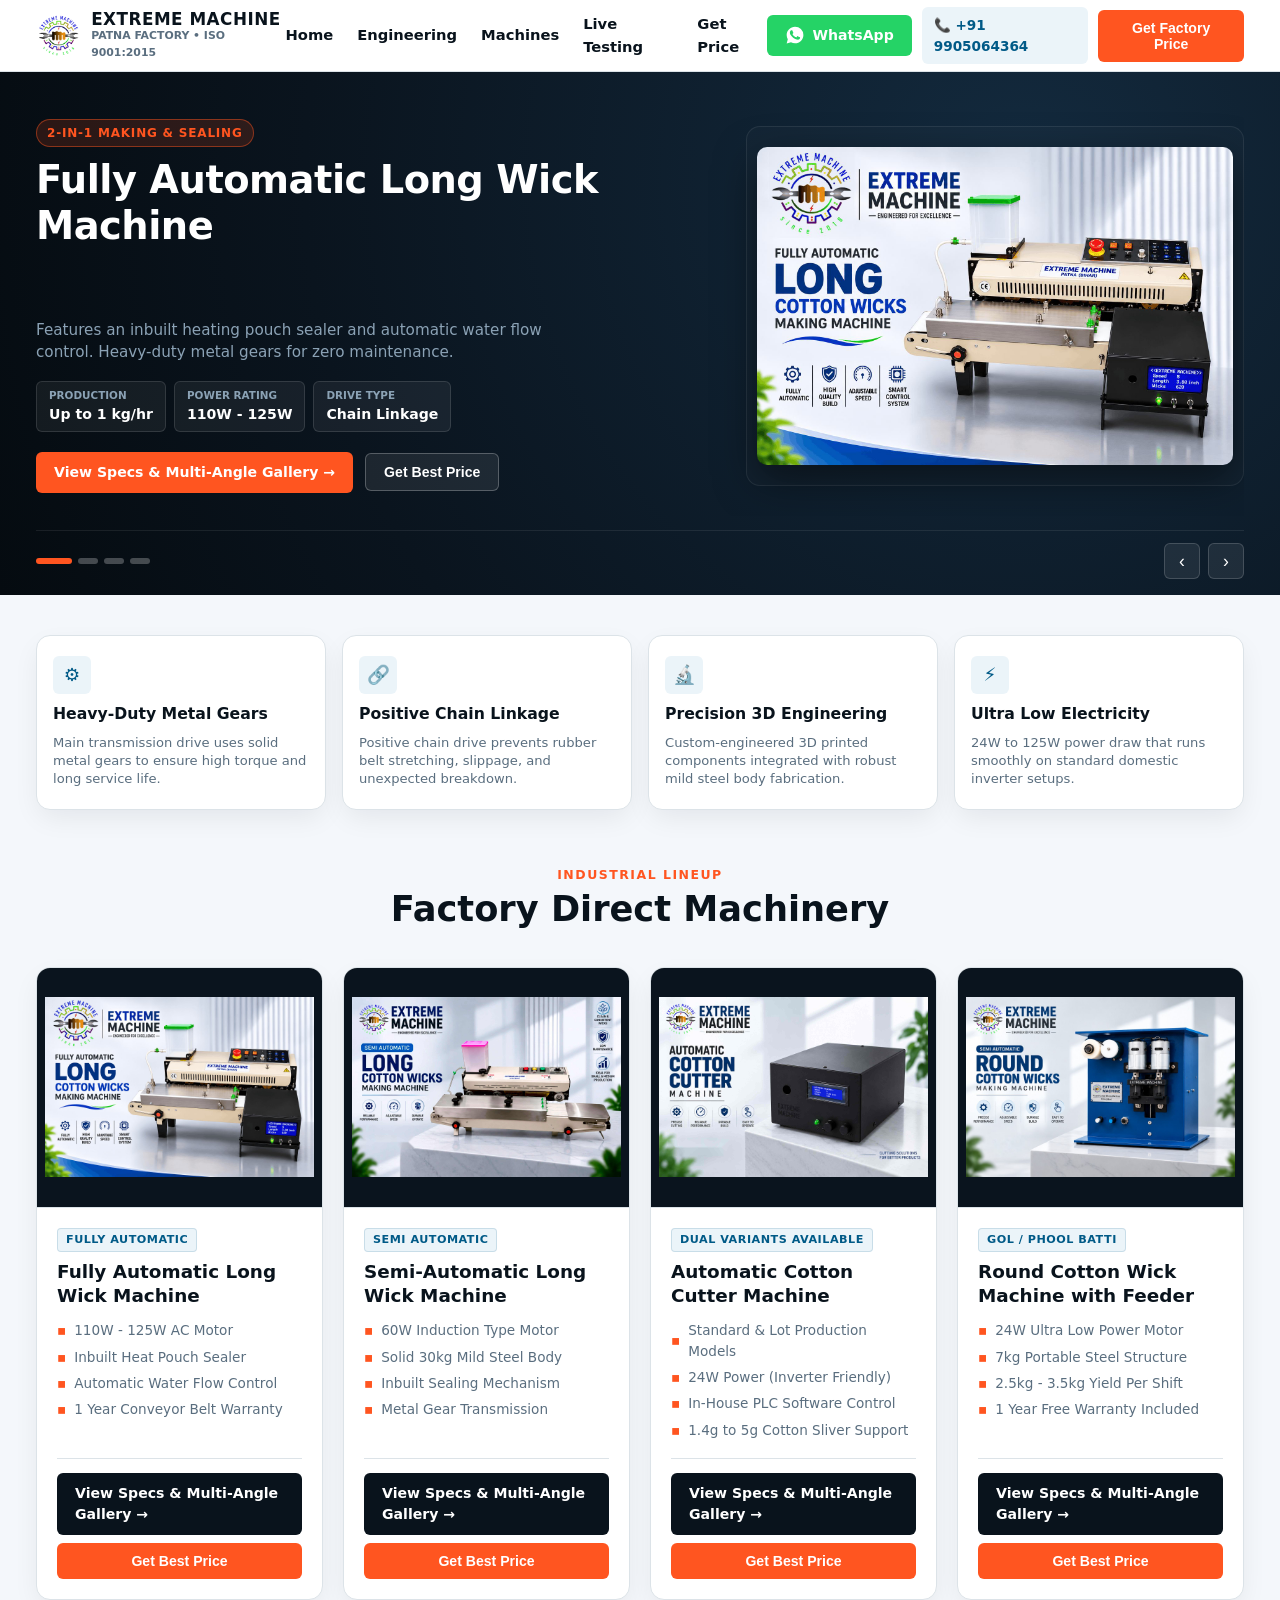
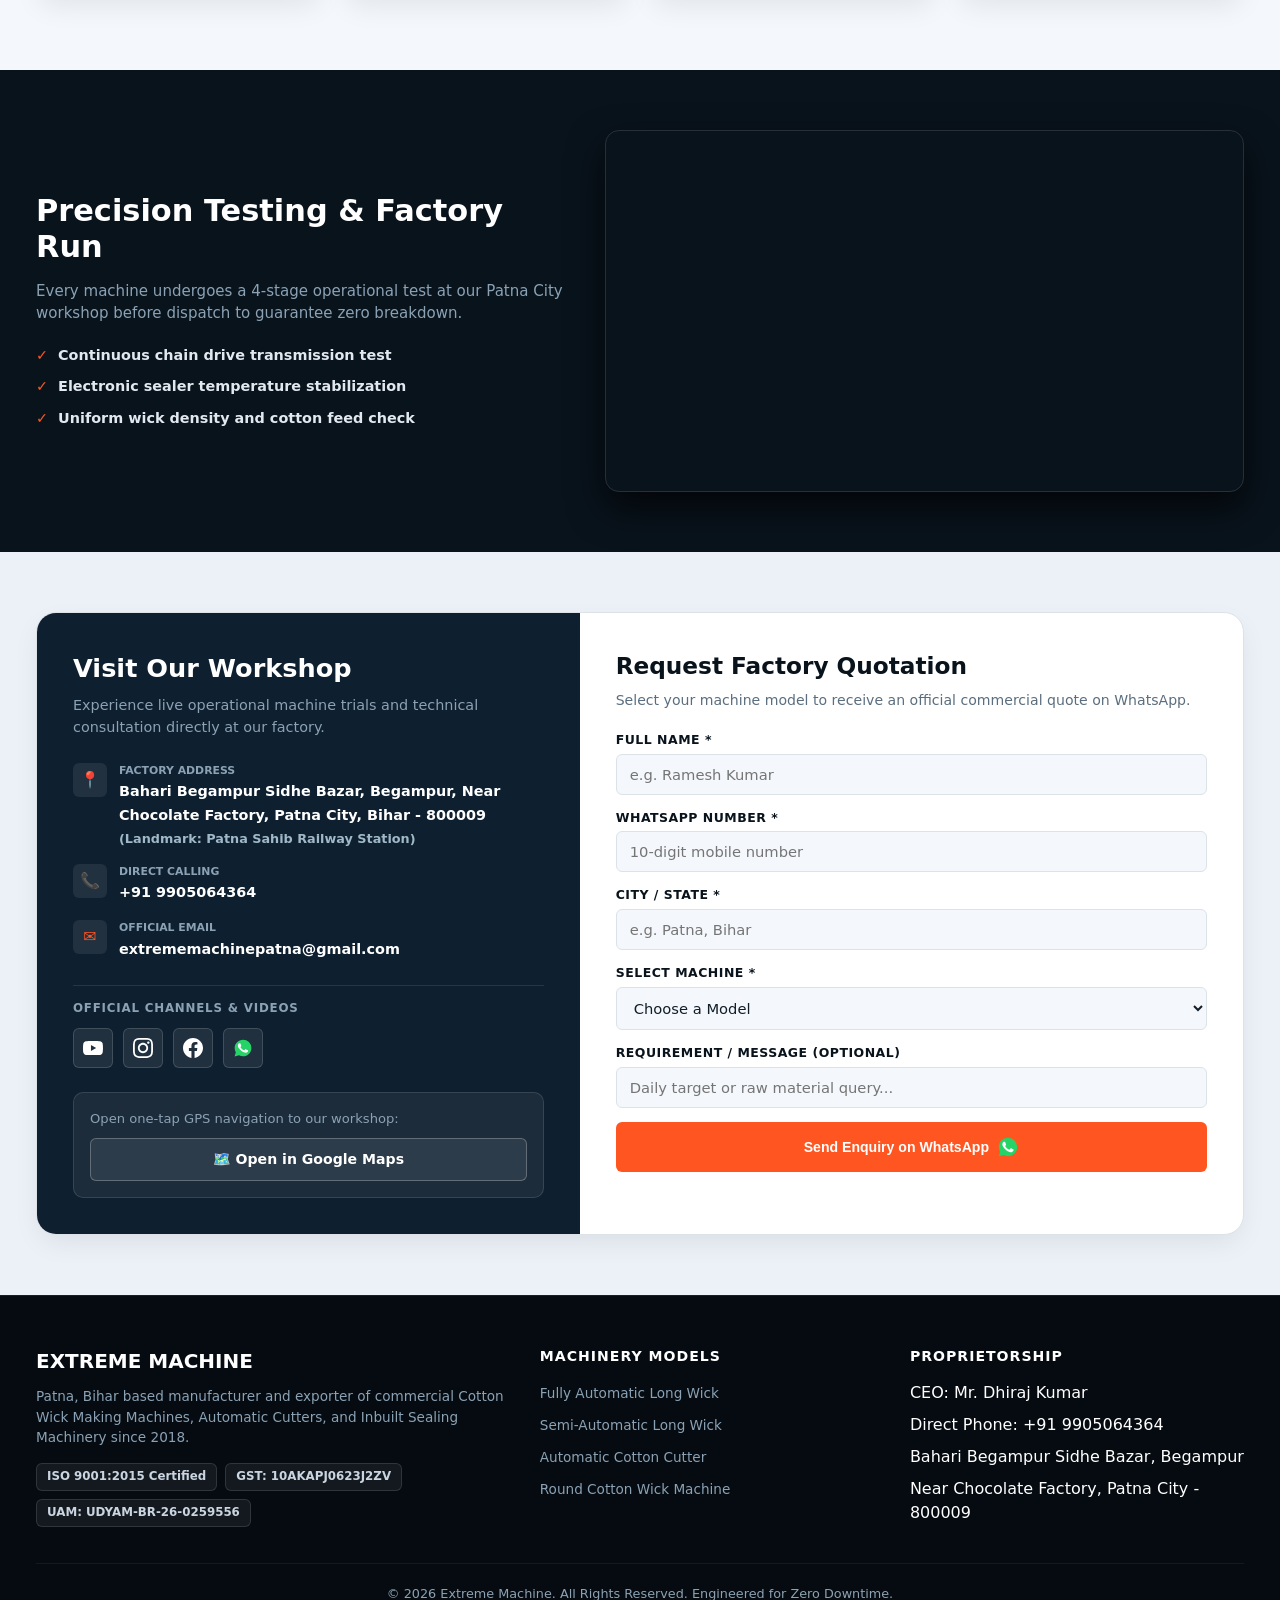
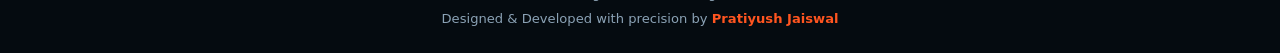
==== commit c39bf7ce: "updates 3rd time" ====
--- a/index.html
+++ b/index.html
@@ -12,7 +12,7 @@
   <meta property="og:title" content="Extreme Machine | Commercial Cotton Wick Machinery">
   <meta property="og:description" content="ISO 9001:2015 Certified Manufacturer. Inbuilt pouch sealers, heavy-duty metal gears, and low power ratings. Direct factory supply from Patna City.">
   <meta property="og:image" content="images/fully-automatic.webp">
-  <meta property="og:url" content="https://www.extrememachine.in/">
+  <meta property="og:url" content="https://www.cottonwicksmachine.in/">
 
   <link rel="stylesheet" href="style.css">
 
@@ -21,7 +21,7 @@
     "@context": "https://schema.org",
     "@type": "LocalBusiness",
     "name": "Extreme Machine",
-    "image": "https://www.extrememachine.in/images/logo.png",
+    "image": "https://www.cottonwicksmachine.in/images/logo.png",
     "telephone": "+919905064364",
     "email": "extrememachinepatna@gmail.com",
     "address": {
@@ -401,7 +401,7 @@
         </div>
         <div class="video-frame-wrap">
           <iframe 
-            src="https://www.youtube.com/embed/videoseries?list=PL" 
+            src="https://www.youtube.com/embed/hxzC12rMiag" 
             title="Extreme Machine Factory Live Demonstration" 
             loading="lazy"
             allow="accelerometer; autoplay; clipboard-write; encrypted-media; gyroscope; picture-in-picture" 
@@ -553,7 +553,7 @@
           <div class="trust-badges-row">
             <span class="trust-badge-item">ISO 9001:2015 Certified</span>
             <span class="trust-badge-item">GST: 10AKAPJ0623J2ZV</span>
-            <span class="trust-badge-item">UAM: BR26A0052180</span>
+            <span class="trust-badge-item">UAM: UDYAM-BR-26-0259556</span>
           </div>
         </div>
 
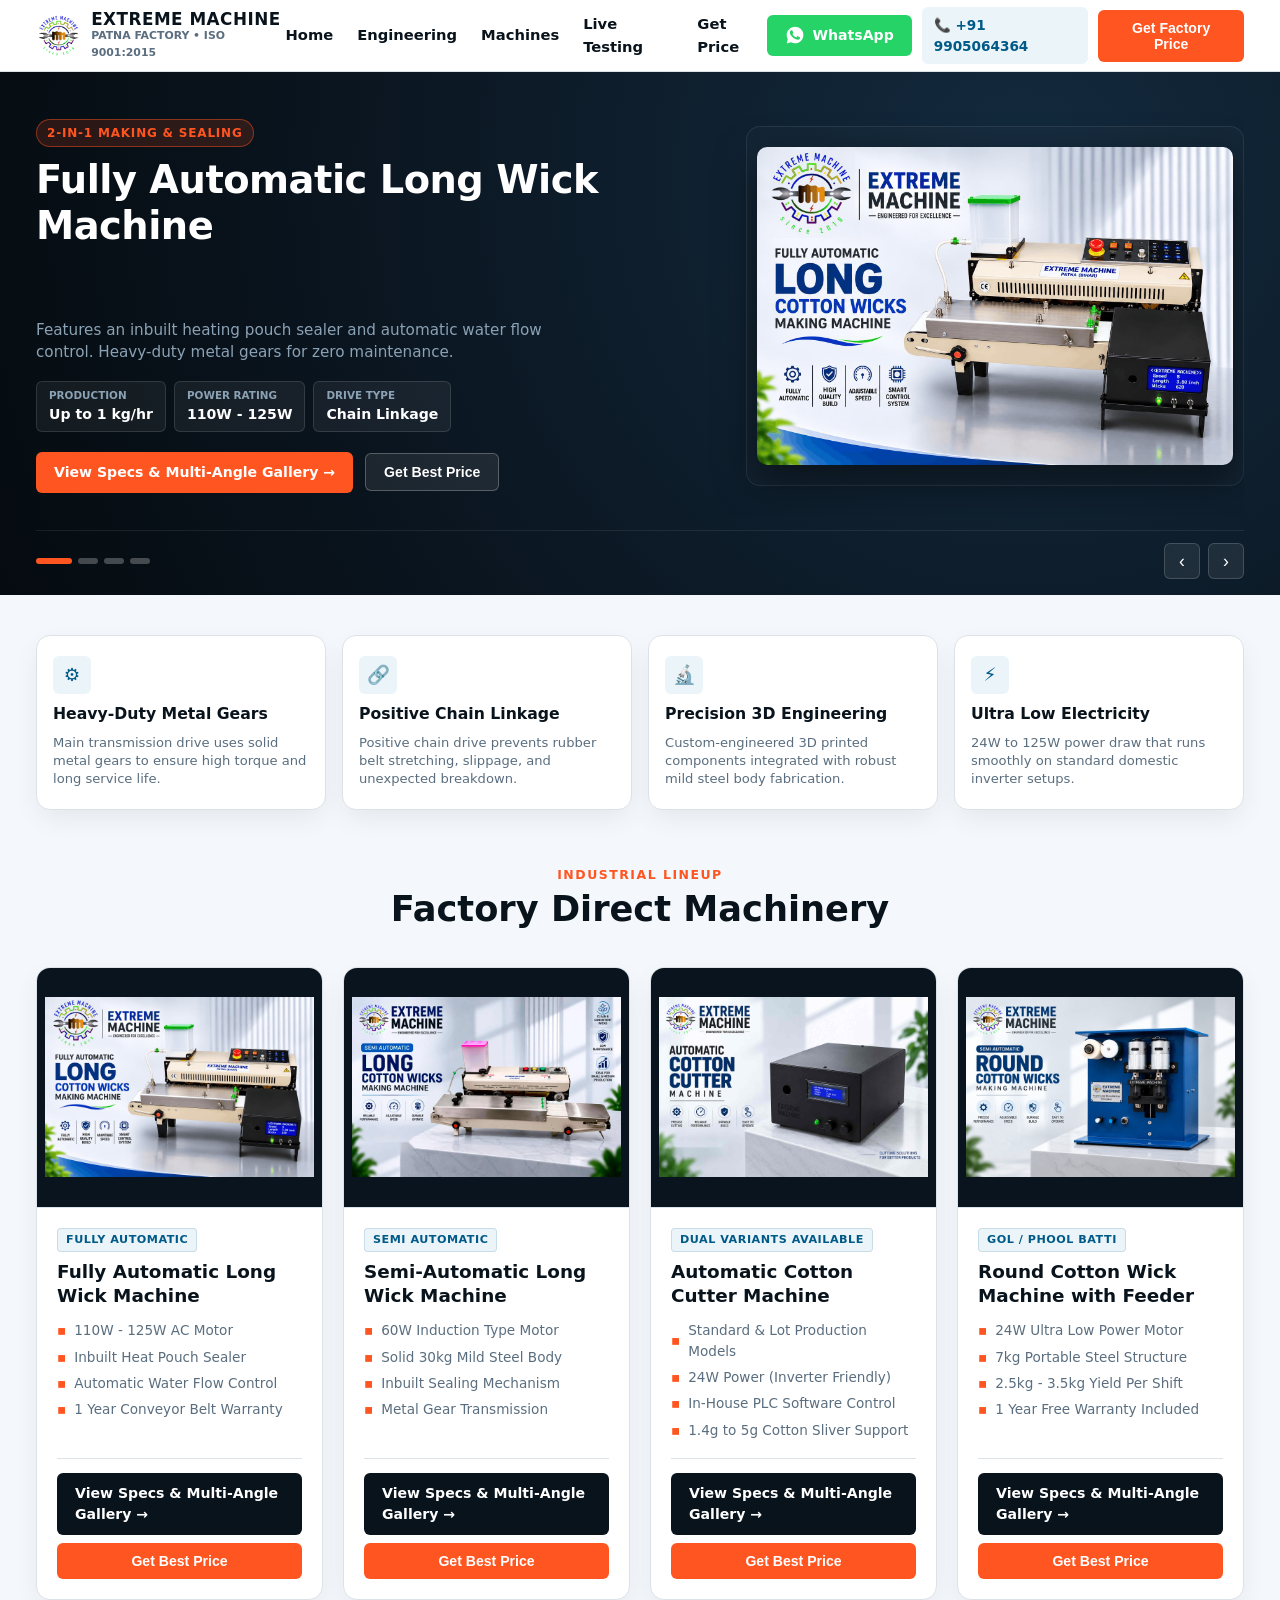
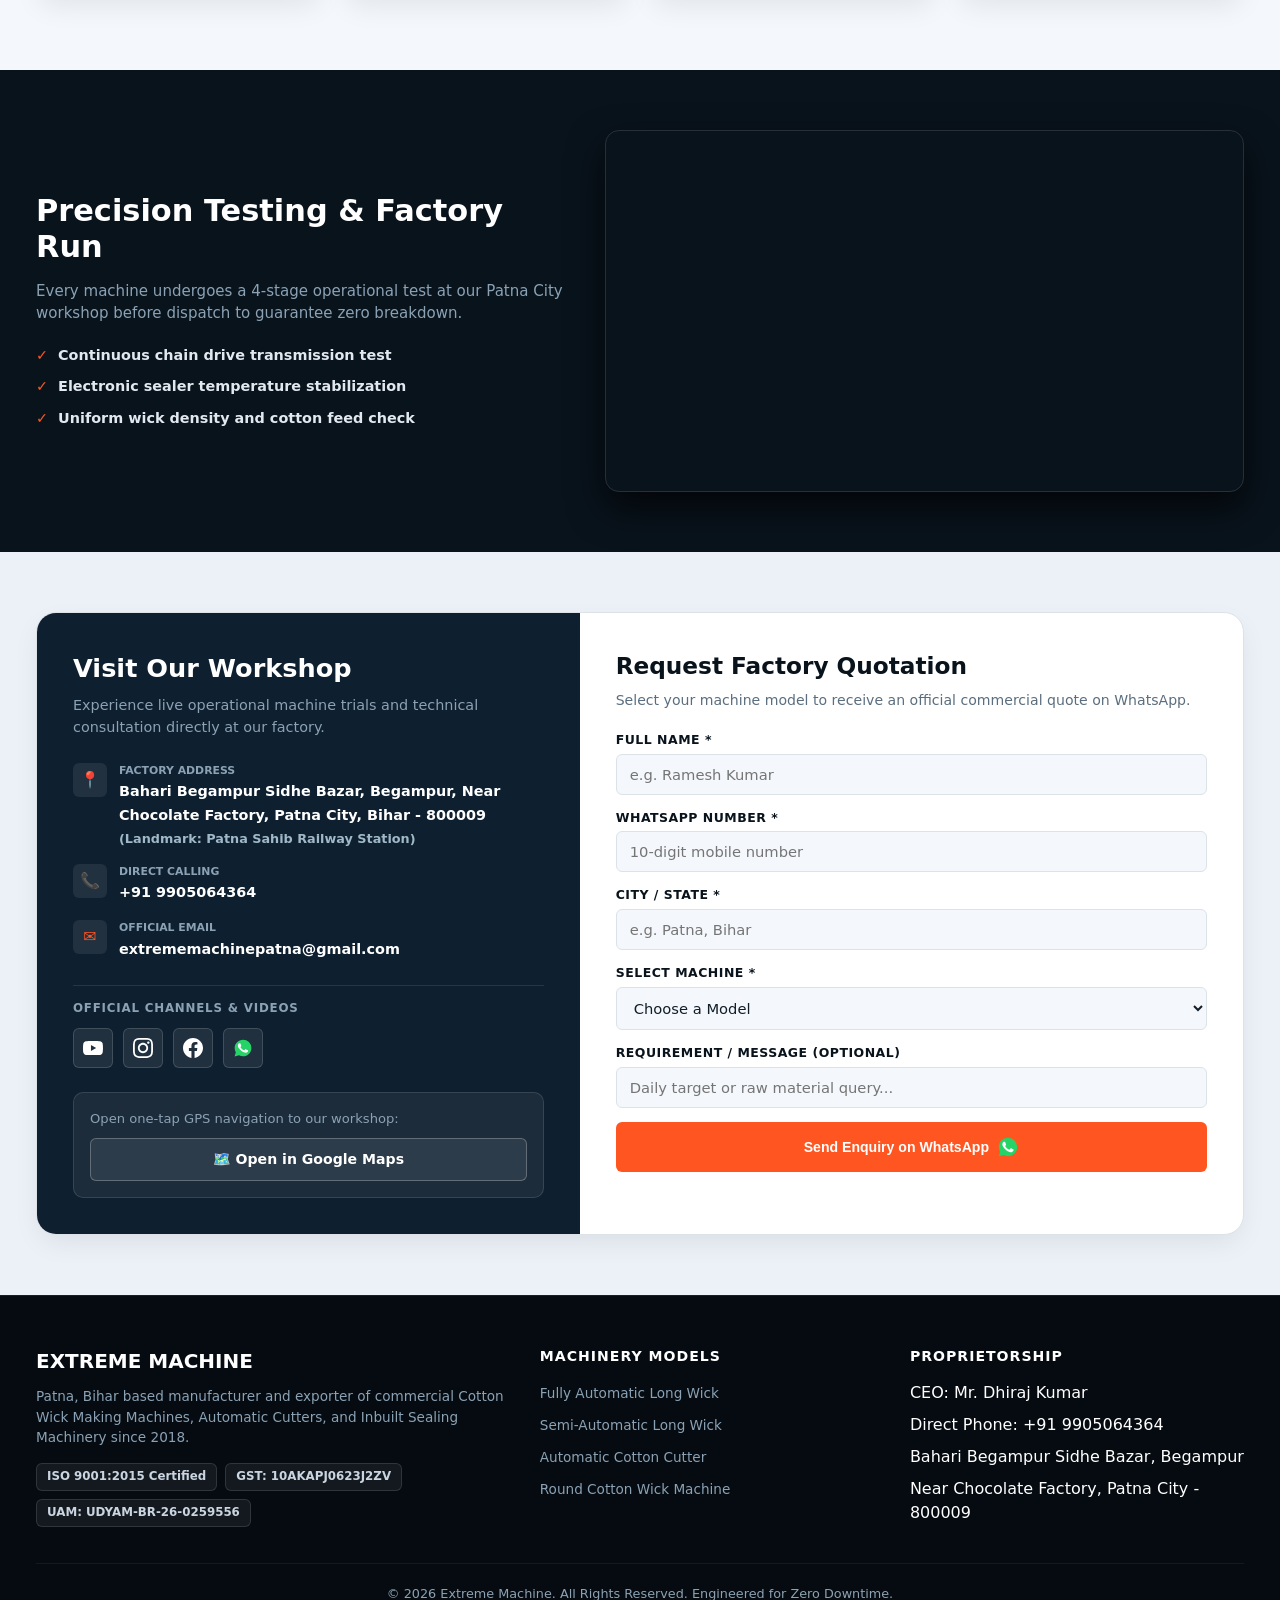
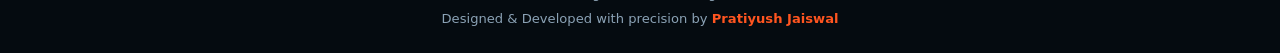
==== commit 67b51747: "Add Pan-India SEO, canonical tags and remove www URLs" ====
--- a/index.html
+++ b/index.html
@@ -3,17 +3,20 @@
 <head>
   <meta charset="UTF-8">
   <meta name="viewport" content="width=device-width, initial-scale=1.0, maximum-scale=5.0">
-  <title>Extreme Machine | Cotton Wick Making Machine Manufacturer Patna</title>
-  <meta name="description" content="Extreme Machine is an ISO 9001:2015 certified manufacturer of Fully Automatic Long Cotton Wick Machines, Cutters, and Round Wick Machines based in Patna, Bihar. Heavy-duty metal drive mechanism.">
-  <meta name="keywords" content="cotton wick machine patna, diya batti machine manufacturer, automatic cotton cutter machine, round wick machine with feeder, extreme machine dhiraj kumar">
-  <meta name="author" content="Extreme Machine">
-
-  <meta property="og:type" content="website">
-  <meta property="og:title" content="Extreme Machine | Commercial Cotton Wick Machinery">
-  <meta property="og:description" content="ISO 9001:2015 Certified Manufacturer. Inbuilt pouch sealers, heavy-duty metal gears, and low power ratings. Direct factory supply from Patna City.">
-  <meta property="og:image" content="images/fully-automatic.webp">
-  <meta property="og:url" content="https://www.cottonwicksmachine.in/">
-
+  <title>Extreme Machine | Automatic Cotton Wick Making Machine Price in India</title>
+    <meta name="description" content="Extreme Machine is an ISO 9001:2015 certified manufacturer of Fully Automatic, Semi-Automatic, Round Cotton Wick & Cotton Cutter Machines with All-India delivery and factory direct price.">
+    <meta name="keywords" content="cotton wick machine, cotton wick making machine price in india, extreme machine, diya batti machine, automatic cotton wick machine, round cotton wick machine, batti banane ki machine">
+    <meta name="author" content="Extreme Machine">
+    <link rel="canonical" href="https://cottonwicksmachine.in/" />
+    <link rel="alternate" hreflang="en-in" href="https://cottonwicksmachine.in/" />
+    <meta name="geo.region" content="IN" />
+    <meta name="geo.placename" content="India" />
+
+    <meta property="og:type" content="website">
+    <meta property="og:title" content="Extreme Machine | Cotton Wick Making Machine Manufacturer India">
+    <meta property="og:description" content="ISO 9001:2015 Certified Manufacturer of Automatic Cotton Wick & Cutter Machines. Pan-India Delivery & Support.">
+    <meta property="og:image" content="https://cottonwicksmachine.in/images/fully-automatic.webp">
+    <meta property="og:url" content="https://cottonwicksmachine.in/">
   <link rel="stylesheet" href="style.css">
 
   <script type="application/ld+json">
@@ -21,7 +24,7 @@
     "@context": "https://schema.org",
     "@type": "LocalBusiness",
     "name": "Extreme Machine",
-    "image": "https://www.cottonwicksmachine.in/images/logo.png",
+    "image": "https://cottonwicksmachine.in/images/logo.png",
     "telephone": "+919905064364",
     "email": "extrememachinepatna@gmail.com",
     "address": {
@@ -40,6 +43,29 @@
     "award": "ISO 9001:2015 Certified Company"
   }
   </script>
+  <script type="application/ld+json">
+    {
+      "@context": "https://schema.org",
+      "@type": "Organization",
+      "name": "Extreme Machine",
+      "alternateName": "Extreme Machine Cotton Wick Manufacturer",
+      "url": "https://cottonwicksmachine.in/",
+      "logo": "https://cottonwicksmachine.in/images/logo.png",
+      "telephone": "+919905064364",
+      "areaServed": {
+        "@type": "Country",
+        "name": "India"
+      },
+      "knowsAbout": [
+        "Cotton Wick Making Machine",
+        "Cotton Wick Machine Price in India",
+        "Automatic Diya Batti Making Machine",
+        "Long Cotton Wick Machine",
+        "Round Cotton Wick Machine with Feeder",
+        "Automatic Cotton Cutter Machine"
+      ]
+    }
+    </script>
 </head>
 <body>
 
@@ -401,7 +427,7 @@
         </div>
         <div class="video-frame-wrap">
           <iframe 
-            src="https://www.youtube.com/embed/hxzC12rMiag" 
+            loading="lazy" src="https://www.youtube-nocookie.com/embed/hxzC12rMiag" 
             title="Extreme Machine Factory Live Demonstration" 
             loading="lazy"
             allow="accelerometer; autoplay; clipboard-write; encrypted-media; gyroscope; picture-in-picture" 
